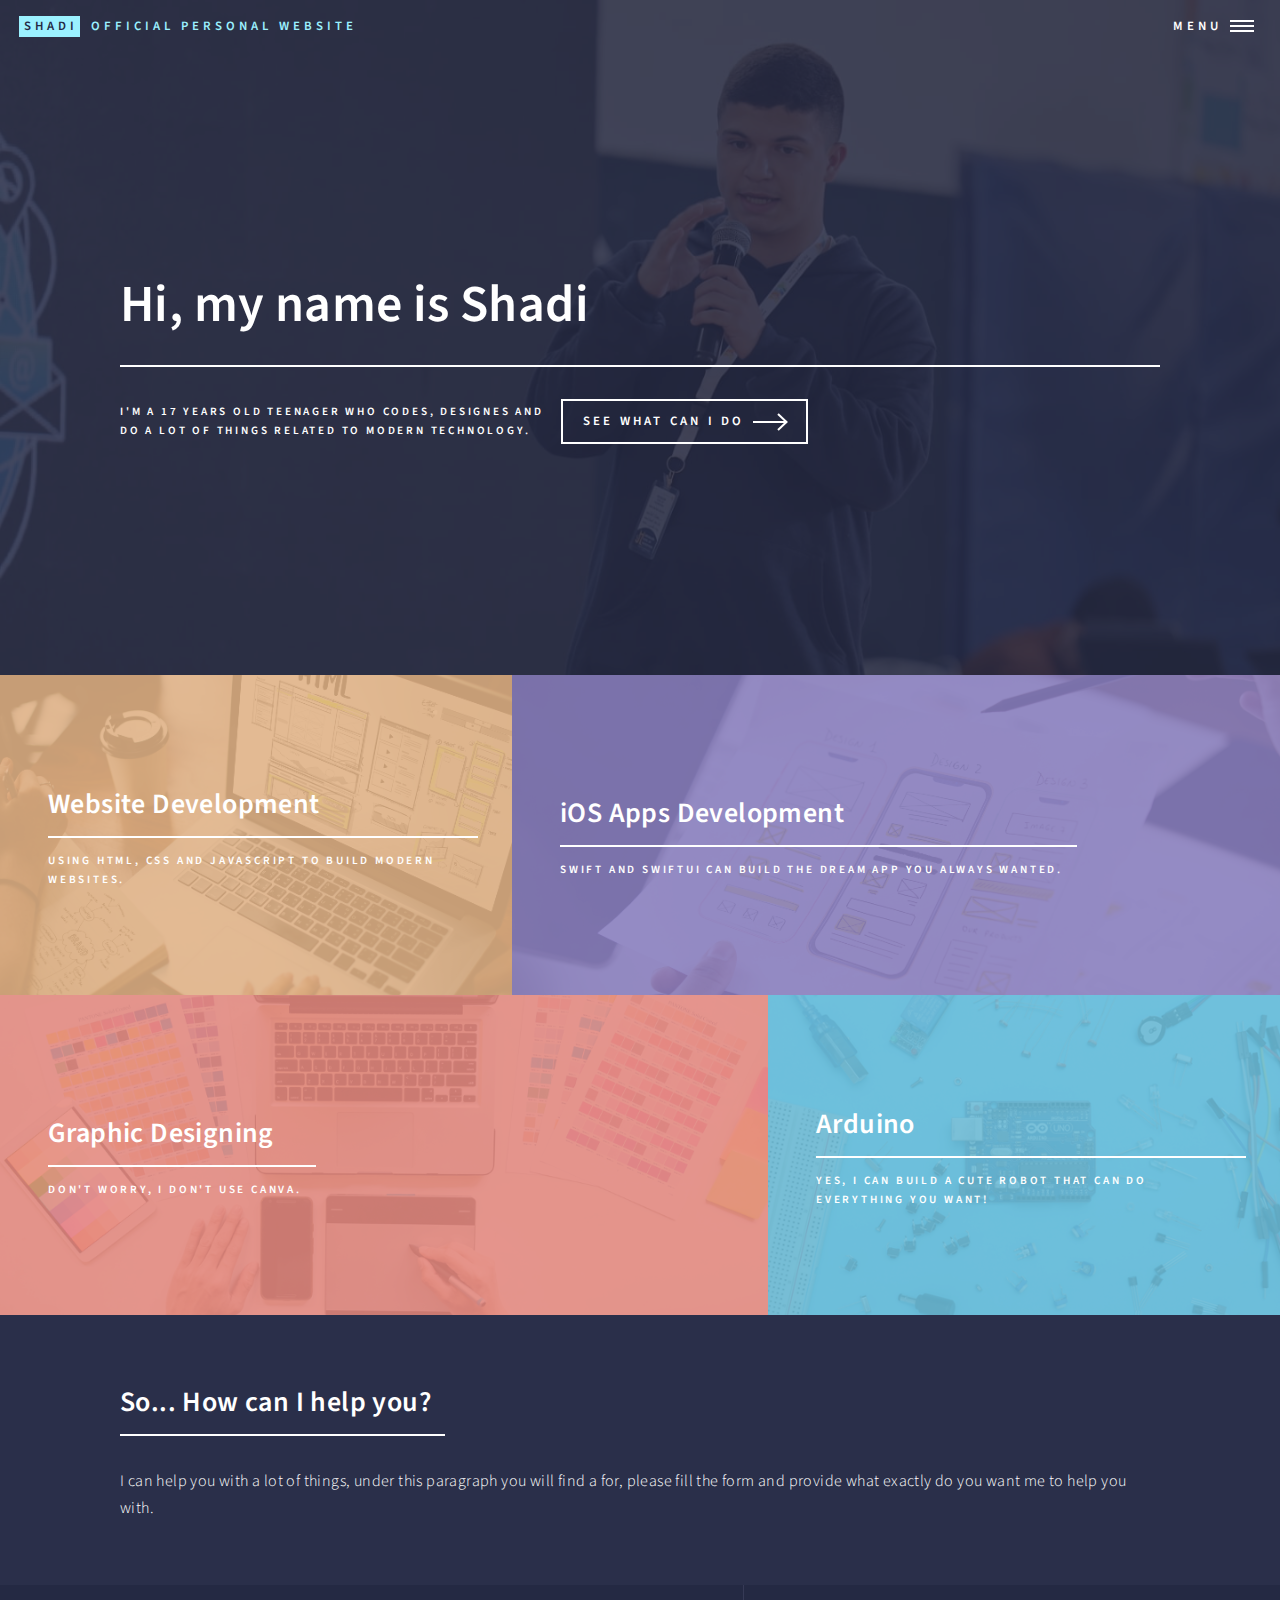
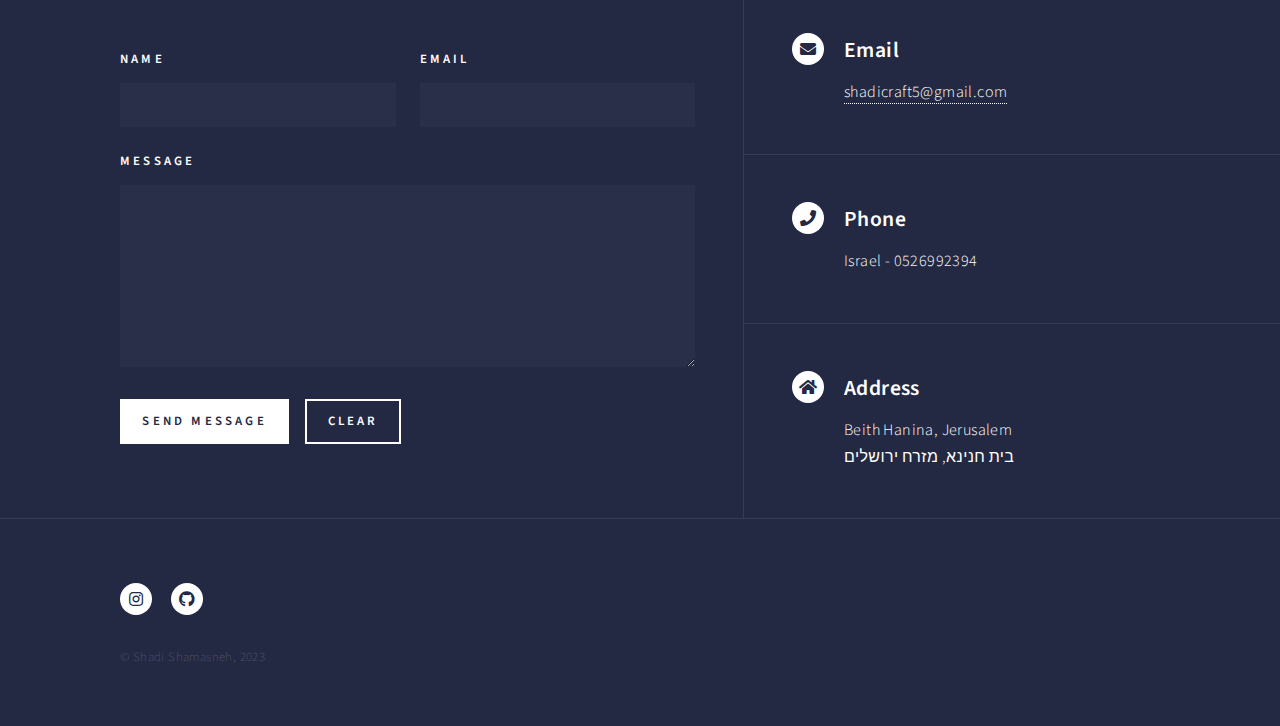
==== index.html @ d1946cec "Update index.html" ====
<!DOCTYPE HTML>
<html>
	<head>
		<title>Shadi - Official Website</title>
		<meta charset="utf-8" />
		<meta name="viewport" content="width=device-width, initial-scale=1, user-scalable=no" />
		<link rel="stylesheet" href="assets/css/main.css" />
		<noscript><link rel="stylesheet" href="assets/css/noscript.css" /></noscript>
	</head>
	<body class="is-preload">

		<!-- Wrapper -->
			<div id="wrapper">

				<!-- Header -->
					<header id="header" class="alt">
						<a href="index.html" class="logo"><strong>Shadi</strong> <span>Official Personal Website</span></a>
						<nav>
							<a href="#menu">Menu</a>
						</nav>
					</header>

				<!-- Menu -->
					<nav id="menu">
						<ul class="links">
							<li><a href="index.html">Home</a></li>
						</ul>
					</nav>

				<!-- Banner -->
					<section id="banner" class="major">
						<div class="inner">
							<header class="major">
								<h1>Hi, my name is Shadi</h1>
							</header>
							<div class="content">
								<p>I'm a 17 years old teenager who codes, designes and<br/>do a lot of things related to modern technology.</p>
								<ul class="actions">
									<li><a href="#one" class="button next scrolly">See what can I do</a></li>
								</ul>
							</div>
						</div>
					</section>

				<!-- Main -->
					<div id="main">

						<!-- One -->
							<section id="one" class="tiles">
								<article>
									<span class="image">
										<img src="images/pic01.jpg" alt="" />
									</span>
									<header class="major">
										<h3><a href="landing.html" class="link">Website Development</a></h3>
										<p>Using HTML, CSS and JavaScript to build modern websites.</p>
									</header>
								</article>
								<article>
									<span class="image">
										<img src="images/pic02.jpg" alt="" />
									</span>
									<header class="major">
										<h3><a href="landing.html" class="link">iOS Apps Development</a></h3>
										<p>Swift and SwiftUI can build the dream app you always wanted.</p>
									</header>
								</article>
								<article>
									<span class="image">
										<img src="images/pic03.jpg" alt="" />
									</span>
									<header class="major">
										<h3><a href="landing.html" class="link">Graphic Designing</a></h3>
										<p>Don't worry, I don't use Canva.</p>
									</header>
								</article>
								<article>
									<span class="image">
										<img src="images/pic04.jpg" alt="" />
									</span>
									<header class="major">
										<h3><a href="landing.html" class="link">Arduino</a></h3>
										<p>Yes, I can build a cute robot that can do everything you want!</p>
									</header>
								</article>
							</section>

						<!-- Two -->
							<section id="two">
								<div class="inner">
									<header class="major">
										<h2>So... How can I help you?</h2>
									</header>
									<p>I can help you with a lot of things, under this paragraph you will find a for, please fill the form and provide what exactly do you want me to help you with.</p>
								</div>
							</section>

					</div>

				<!-- Contact -->
					<section id="contact">
						<div class="inner">
							<section>
								<form method="post" action="#">
									<div class="fields">
										<div class="field half">
											<label for="name">Name</label>
											<input type="text" name="name" id="name" />
										</div>
										<div class="field half">
											<label for="email">Email</label>
											<input type="text" name="email" id="email" />
										</div>
										<div class="field">
											<label for="message">Message</label>
											<textarea name="message" id="message" rows="6"></textarea>
										</div>
									</div>
									<ul class="actions">
										<li><input type="submit" value="Send Message" class="primary" /></li>
										<li><input type="reset" value="Clear" /></li>
									</ul>
								</form>
							</section>
							<section class="split">
								<section>
									<div class="contact-method">
										<span class="icon solid alt fa-envelope"></span>
										<h3>Email</h3>
										<a href="mailto:shadicraft@gmail.com">shadicraft5@gmail.com</a>
									</div>
								</section>
								<section>
									<div class="contact-method">
										<span class="icon solid alt fa-phone"></span>
										<h3>Phone</h3>
										<span>Israel - 0526992394</span>
									</div>
								</section>
								<section>
									<div class="contact-method">
										<span class="icon solid alt fa-home"></span>
										<h3>Address</h3>
										<span>Beith Hanina, Jerusalem<br/>בית חנינא, מזרח ירושלים</span>
									</div>
								</section>
							</section>
						</div>
					</section>

				<!-- Footer -->
					<footer id="footer">
						<div class="inner">
							<ul class="icons">
								<li><a href="https://www.instagram.com/_realshadi/" class="icon brands alt fa-instagram"><span class="label">Instagram</span></a></li>
								<li><a href="https://github.com/realShadi" class="icon brands alt fa-github"><span class="label">GitHub</span></a></li>
							</ul>
							<ul class="copyright">
								<li>&copy; Shadi Shamasneh, 2023</li>
							</ul>
						</div>
					</footer>

			</div>

		<!-- Scripts -->
			<script src="assets/js/jquery.min.js"></script>
			<script src="assets/js/jquery.scrolly.min.js"></script>
			<script src="assets/js/jquery.scrollex.min.js"></script>
			<script src="assets/js/browser.min.js"></script>
			<script src="assets/js/breakpoints.min.js"></script>
			<script src="assets/js/util.js"></script>
			<script src="assets/js/main.js"></script>

	</body>
</html>
---- assets/css/main.css ----
@import url(fontawesome-all.min.css);
@import url("https://fonts.googleapis.com/css?family=Source+Sans+Pro:300,300italic,600,600italic");

/*
	Forty by HTML5 UP
	html5up.net | @ajlkn
	Free for personal and commercial use under the CCA 3.0 license (html5up.net/license)
*/

html, body, div, span, applet, object,
iframe, h1, h2, h3, h4, h5, h6, p, blockquote,
pre, a, abbr, acronym, address, big, cite,
code, del, dfn, em, img, ins, kbd, q, s, samp,
small, strike, strong, sub, sup, tt, var, b,
u, i, center, dl, dt, dd, ol, ul, li, fieldset,
form, label, legend, table, caption, tbody,
tfoot, thead, tr, th, td, article, aside,
canvas, details, embed, figure, figcaption,
footer, header, hgroup, menu, nav, output, ruby,
section, summary, time, mark, audio, video {
	margin: 0;
	padding: 0;
	border: 0;
	font-size: 100%;
	font: inherit;
	vertical-align: baseline;}

article, aside, details, figcaption, figure,
footer, header, hgroup, menu, nav, section {
	display: block;}

body {
	line-height: 1;
}

ol, ul {
	list-style: none;
}

blockquote, q {
	quotes: none;
}

	blockquote:before, blockquote:after, q:before, q:after {
		content: '';
		content: none;
	}

table {
	border-collapse: collapse;
	border-spacing: 0;
}

body {
	-webkit-text-size-adjust: none;
}

mark {
	background-color: transparent;
	color: inherit;
}

input::-moz-focus-inner {
	border: 0;
	padding: 0;
}

input, select, textarea {
	-moz-appearance: none;
	-webkit-appearance: none;
	-ms-appearance: none;
	appearance: none;
}

/* Basic */

	@-ms-viewport {
		width: device-width;
	}

	body {
		-ms-overflow-style: scrollbar;
	}

	@media screen and (max-width: 480px) {

		html, body {
			min-width: 320px;
		}

	}

	html {
		box-sizing: border-box;
	}

	*, *:before, *:after {
		box-sizing: inherit;
	}

	body {
		background: #242943;
	}

		body.is-preload *, body.is-preload *:before, body.is-preload *:after {
			-moz-animation: none !important;
			-webkit-animation: none !important;
			-ms-animation: none !important;
			animation: none !important;
			-moz-transition: none !important;
			-webkit-transition: none !important;
			-ms-transition: none !important;
			transition: none !important;
		}

/* Type */

	body, input, select, textarea {
		color: #ffffff;
		font-family: "Source Sans Pro", Helvetica, sans-serif;
		font-size: 17pt;
		font-weight: 300;
		letter-spacing: 0.025em;
		line-height: 1.65;
	}

		@media screen and (max-width: 1680px) {

			body, input, select, textarea {
				font-size: 14pt;
			}

		}

		@media screen and (max-width: 1280px) {

			body, input, select, textarea {
				font-size: 12pt;
			}

		}

		@media screen and (max-width: 360px) {

			body, input, select, textarea {
				font-size: 11pt;
			}

		}

	a {
		-moz-transition: color 0.2s ease-in-out, border-bottom-color 0.2s ease-in-out;
		-webkit-transition: color 0.2s ease-in-out, border-bottom-color 0.2s ease-in-out;
		-ms-transition: color 0.2s ease-in-out, border-bottom-color 0.2s ease-in-out;
		transition: color 0.2s ease-in-out, border-bottom-color 0.2s ease-in-out;
		border-bottom: dotted 1px;
		color: inherit;
		text-decoration: none;
	}

		a:hover {
			border-bottom-color: transparent;
			color: #9bf1ff !important;
		}

		a:active {
			color: #53e3fb !important;
		}

	strong, b {
		color: #ffffff;
		font-weight: 600;
	}

	em, i {
		font-style: italic;
	}

	p {
		margin: 0 0 2em 0;
	}

	h1, h2, h3, h4, h5, h6 {
		color: #ffffff;
		font-weight: 600;
		line-height: 1.65;
		margin: 0 0 1em 0;
	}

		h1 a, h2 a, h3 a, h4 a, h5 a, h6 a {
			color: inherit;
			border-bottom: 0;
		}

	h1 {
		font-size: 2.5em;
	}

	h2 {
		font-size: 1.75em;
	}

	h3 {
		font-size: 1.35em;
	}

	h4 {
		font-size: 1.1em;
	}

	h5 {
		font-size: 0.9em;
	}

	h6 {
		font-size: 0.7em;
	}

	@media screen and (max-width: 736px) {

		h1 {
			font-size: 2em;
		}

		h2 {
			font-size: 1.5em;
		}

		h3 {
			font-size: 1.25em;
		}

	}

	sub {
		font-size: 0.8em;
		position: relative;
		top: 0.5em;
	}

	sup {
		font-size: 0.8em;
		position: relative;
		top: -0.5em;
	}

	blockquote {
		border-left: solid 4px rgba(212, 212, 255, 0.1);
		font-style: italic;
		margin: 0 0 2em 0;
		padding: 0.5em 0 0.5em 2em;
	}

	code {
		background: rgba(212, 212, 255, 0.035);
		font-family: "Courier New", monospace;
		font-size: 0.9em;
		margin: 0 0.25em;
		padding: 0.25em 0.65em;
	}

	pre {
		-webkit-overflow-scrolling: touch;
		font-family: "Courier New", monospace;
		font-size: 0.9em;
		margin: 0 0 2em 0;
	}

		pre code {
			display: block;
			line-height: 1.75;
			padding: 1em 1.5em;
			overflow-x: auto;
		}

	hr {
		border: 0;
		border-bottom: solid 1px rgba(212, 212, 255, 0.1);
		margin: 2em 0;
	}

		hr.major {
			margin: 3em 0;
		}

	.align-left {
		text-align: left;
	}

	.align-center {
		text-align: center;
	}

	.align-right {
		text-align: right;
	}

/* Row */

	.row {
		display: flex;
		flex-wrap: wrap;
		box-sizing: border-box;
		align-items: stretch;
	}

		.row > * {
			box-sizing: border-box;
		}

		.row.gtr-uniform > * > :last-child {
			margin-bottom: 0;
		}

		.row.aln-left {
			justify-content: flex-start;
		}

		.row.aln-center {
			justify-content: center;
		}

		.row.aln-right {
			justify-content: flex-end;
		}

		.row.aln-top {
			align-items: flex-start;
		}

		.row.aln-middle {
			align-items: center;
		}

		.row.aln-bottom {
			align-items: flex-end;
		}

		.row > .imp {
			order: -1;
		}

		.row > .col-1 {
			width: 8.33333%;
		}

		.row > .off-1 {
			margin-left: 8.33333%;
		}

		.row > .col-2 {
			width: 16.66667%;
		}

		.row > .off-2 {
			margin-left: 16.66667%;
		}

		.row > .col-3 {
			width: 25%;
		}

		.row > .off-3 {
			margin-left: 25%;
		}

		.row > .col-4 {
			width: 33.33333%;
		}

		.row > .off-4 {
			margin-left: 33.33333%;
		}

		.row > .col-5 {
			width: 41.66667%;
		}

		.row > .off-5 {
			margin-left: 41.66667%;
		}

		.row > .col-6 {
			width: 50%;
		}

		.row > .off-6 {
			margin-left: 50%;
		}

		.row > .col-7 {
			width: 58.33333%;
		}

		.row > .off-7 {
			margin-left: 58.33333%;
		}

		.row > .col-8 {
			width: 66.66667%;
		}

		.row > .off-8 {
			margin-left: 66.66667%;
		}

		.row > .col-9 {
			width: 75%;
		}

		.row > .off-9 {
			margin-left: 75%;
		}

		.row > .col-10 {
			width: 83.33333%;
		}

		.row > .off-10 {
			margin-left: 83.33333%;
		}

		.row > .col-11 {
			width: 91.66667%;
		}

		.row > .off-11 {
			margin-left: 91.66667%;
		}

		.row > .col-12 {
			width: 100%;
		}

		.row > .off-12 {
			margin-left: 100%;
		}

		.row.gtr-0 {
			margin-top: 0;
			margin-left: 0em;
		}

			.row.gtr-0 > * {
				padding: 0 0 0 0em;
			}

			.row.gtr-0.gtr-uniform {
				margin-top: 0em;
			}

				.row.gtr-0.gtr-uniform > * {
					padding-top: 0em;
				}

		.row.gtr-25 {
			margin-top: 0;
			margin-left: -0.5em;
		}

			.row.gtr-25 > * {
				padding: 0 0 0 0.5em;
			}

			.row.gtr-25.gtr-uniform {
				margin-top: -0.5em;
			}

				.row.gtr-25.gtr-uniform > * {
					padding-top: 0.5em;
				}

		.row.gtr-50 {
			margin-top: 0;
			margin-left: -1em;
		}

			.row.gtr-50 > * {
				padding: 0 0 0 1em;
			}

			.row.gtr-50.gtr-uniform {
				margin-top: -1em;
			}

				.row.gtr-50.gtr-uniform > * {
					padding-top: 1em;
				}

		.row {
			margin-top: 0;
			margin-left: -2em;
		}

			.row > * {
				padding: 0 0 0 2em;
			}

			.row.gtr-uniform {
				margin-top: -2em;
			}

				.row.gtr-uniform > * {
					padding-top: 2em;
				}

		.row.gtr-150 {
			margin-top: 0;
			margin-left: -3em;
		}

			.row.gtr-150 > * {
				padding: 0 0 0 3em;
			}

			.row.gtr-150.gtr-uniform {
				margin-top: -3em;
			}

				.row.gtr-150.gtr-uniform > * {
					padding-top: 3em;
				}

		.row.gtr-200 {
			margin-top: 0;
			margin-left: -4em;
		}

			.row.gtr-200 > * {
				padding: 0 0 0 4em;
			}

			.row.gtr-200.gtr-uniform {
				margin-top: -4em;
			}

				.row.gtr-200.gtr-uniform > * {
					padding-top: 4em;
				}

		@media screen and (max-width: 1680px) {

			.row {
				display: flex;
				flex-wrap: wrap;
				box-sizing: border-box;
				align-items: stretch;
			}

				.row > * {
					box-sizing: border-box;
				}

				.row.gtr-uniform > * > :last-child {
					margin-bottom: 0;
				}

				.row.aln-left {
					justify-content: flex-start;
				}

				.row.aln-center {
					justify-content: center;
				}

				.row.aln-right {
					justify-content: flex-end;
				}

				.row.aln-top {
					align-items: flex-start;
				}

				.row.aln-middle {
					align-items: center;
				}

				.row.aln-bottom {
					align-items: flex-end;
				}

				.row > .imp-xlarge {
					order: -1;
				}

				.row > .col-1-xlarge {
					width: 8.33333%;
				}

				.row > .off-1-xlarge {
					margin-left: 8.33333%;
				}

				.row > .col-2-xlarge {
					width: 16.66667%;
				}

				.row > .off-2-xlarge {
					margin-left: 16.66667%;
				}

				.row > .col-3-xlarge {
					width: 25%;
				}

				.row > .off-3-xlarge {
					margin-left: 25%;
				}

				.row > .col-4-xlarge {
					width: 33.33333%;
				}

				.row > .off-4-xlarge {
					margin-left: 33.33333%;
				}

				.row > .col-5-xlarge {
					width: 41.66667%;
				}

				.row > .off-5-xlarge {
					margin-left: 41.66667%;
				}

				.row > .col-6-xlarge {
					width: 50%;
				}

				.row > .off-6-xlarge {
					margin-left: 50%;
				}

				.row > .col-7-xlarge {
					width: 58.33333%;
				}

				.row > .off-7-xlarge {
					margin-left: 58.33333%;
				}

				.row > .col-8-xlarge {
					width: 66.66667%;
				}

				.row > .off-8-xlarge {
					margin-left: 66.66667%;
				}

				.row > .col-9-xlarge {
					width: 75%;
				}

				.row > .off-9-xlarge {
					margin-left: 75%;
				}

				.row > .col-10-xlarge {
					width: 83.33333%;
				}

				.row > .off-10-xlarge {
					margin-left: 83.33333%;
				}

				.row > .col-11-xlarge {
					width: 91.66667%;
				}

				.row > .off-11-xlarge {
					margin-left: 91.66667%;
				}

				.row > .col-12-xlarge {
					width: 100%;
				}

				.row > .off-12-xlarge {
					margin-left: 100%;
				}

				.row.gtr-0 {
					margin-top: 0;
					margin-left: 0em;
				}

					.row.gtr-0 > * {
						padding: 0 0 0 0em;
					}

					.row.gtr-0.gtr-uniform {
						margin-top: 0em;
					}

						.row.gtr-0.gtr-uniform > * {
							padding-top: 0em;
						}

				.row.gtr-25 {
					margin-top: 0;
					margin-left: -0.5em;
				}

					.row.gtr-25 > * {
						padding: 0 0 0 0.5em;
					}

					.row.gtr-25.gtr-uniform {
						margin-top: -0.5em;
					}

						.row.gtr-25.gtr-uniform > * {
							padding-top: 0.5em;
						}

				.row.gtr-50 {
					margin-top: 0;
					margin-left: -1em;
				}

					.row.gtr-50 > * {
						padding: 0 0 0 1em;
					}

					.row.gtr-50.gtr-uniform {
						margin-top: -1em;
					}

						.row.gtr-50.gtr-uniform > * {
							padding-top: 1em;
						}

				.row {
					margin-top: 0;
					margin-left: -2em;
				}

					.row > * {
						padding: 0 0 0 2em;
					}

					.row.gtr-uniform {
						margin-top: -2em;
					}

						.row.gtr-uniform > * {
							padding-top: 2em;
						}

				.row.gtr-150 {
					margin-top: 0;
					margin-left: -3em;
				}

					.row.gtr-150 > * {
						padding: 0 0 0 3em;
					}

					.row.gtr-150.gtr-uniform {
						margin-top: -3em;
					}

						.row.gtr-150.gtr-uniform > * {
							padding-top: 3em;
						}

				.row.gtr-200 {
					margin-top: 0;
					margin-left: -4em;
				}

					.row.gtr-200 > * {
						padding: 0 0 0 4em;
					}

					.row.gtr-200.gtr-uniform {
						margin-top: -4em;
					}

						.row.gtr-200.gtr-uniform > * {
							padding-top: 4em;
						}

		}

		@media screen and (max-width: 1280px) {

			.row {
				display: flex;
				flex-wrap: wrap;
				box-sizing: border-box;
				align-items: stretch;
			}

				.row > * {
					box-sizing: border-box;
				}

				.row.gtr-uniform > * > :last-child {
					margin-bottom: 0;
				}

				.row.aln-left {
					justify-content: flex-start;
				}

				.row.aln-center {
					justify-content: center;
				}

				.row.aln-right {
					justify-content: flex-end;
				}

				.row.aln-top {
					align-items: flex-start;
				}

				.row.aln-middle {
					align-items: center;
				}

				.row.aln-bottom {
					align-items: flex-end;
				}

				.row > .imp-large {
					order: -1;
				}

				.row > .col-1-large {
					width: 8.33333%;
				}

				.row > .off-1-large {
					margin-left: 8.33333%;
				}

				.row > .col-2-large {
					width: 16.66667%;
				}

				.row > .off-2-large {
					margin-left: 16.66667%;
				}

				.row > .col-3-large {
					width: 25%;
				}

				.row > .off-3-large {
					margin-left: 25%;
				}

				.row > .col-4-large {
					width: 33.33333%;
				}

				.row > .off-4-large {
					margin-left: 33.33333%;
				}

				.row > .col-5-large {
					width: 41.66667%;
				}

				.row > .off-5-large {
					margin-left: 41.66667%;
				}

				.row > .col-6-large {
					width: 50%;
				}

				.row > .off-6-large {
					margin-left: 50%;
				}

				.row > .col-7-large {
					width: 58.33333%;
				}

				.row > .off-7-large {
					margin-left: 58.33333%;
				}

				.row > .col-8-large {
					width: 66.66667%;
				}

				.row > .off-8-large {
					margin-left: 66.66667%;
				}

				.row > .col-9-large {
					width: 75%;
				}

				.row > .off-9-large {
					margin-left: 75%;
				}

				.row > .col-10-large {
					width: 83.33333%;
				}

				.row > .off-10-large {
					margin-left: 83.33333%;
				}

				.row > .col-11-large {
					width: 91.66667%;
				}

				.row > .off-11-large {
					margin-left: 91.66667%;
				}

				.row > .col-12-large {
					width: 100%;
				}

				.row > .off-12-large {
					margin-left: 100%;
				}

				.row.gtr-0 {
					margin-top: 0;
					margin-left: 0em;
				}

					.row.gtr-0 > * {
						padding: 0 0 0 0em;
					}

					.row.gtr-0.gtr-uniform {
						margin-top: 0em;
					}

						.row.gtr-0.gtr-uniform > * {
							padding-top: 0em;
						}

				.row.gtr-25 {
					margin-top: 0;
					margin-left: -0.375em;
				}

					.row.gtr-25 > * {
						padding: 0 0 0 0.375em;
					}

					.row.gtr-25.gtr-uniform {
						margin-top: -0.375em;
					}

						.row.gtr-25.gtr-uniform > * {
							padding-top: 0.375em;
						}

				.row.gtr-50 {
					margin-top: 0;
					margin-left: -0.75em;
				}

					.row.gtr-50 > * {
						padding: 0 0 0 0.75em;
					}

					.row.gtr-50.gtr-uniform {
						margin-top: -0.75em;
					}

						.row.gtr-50.gtr-uniform > * {
							padding-top: 0.75em;
						}

				.row {
					margin-top: 0;
					margin-left: -1.5em;
				}

					.row > * {
						padding: 0 0 0 1.5em;
					}

					.row.gtr-uniform {
						margin-top: -1.5em;
					}

						.row.gtr-uniform > * {
							padding-top: 1.5em;
						}

				.row.gtr-150 {
					margin-top: 0;
					margin-left: -2.25em;
				}

					.row.gtr-150 > * {
						padding: 0 0 0 2.25em;
					}

					.row.gtr-150.gtr-uniform {
						margin-top: -2.25em;
					}

						.row.gtr-150.gtr-uniform > * {
							padding-top: 2.25em;
						}

				.row.gtr-200 {
					margin-top: 0;
					margin-left: -3em;
				}

					.row.gtr-200 > * {
						padding: 0 0 0 3em;
					}

					.row.gtr-200.gtr-uniform {
						margin-top: -3em;
					}

						.row.gtr-200.gtr-uniform > * {
							padding-top: 3em;
						}

		}

		@media screen and (max-width: 980px) {

			.row {
				display: flex;
				flex-wrap: wrap;
				box-sizing: border-box;
				align-items: stretch;
			}

				.row > * {
					box-sizing: border-box;
				}

				.row.gtr-uniform > * > :last-child {
					margin-bottom: 0;
				}

				.row.aln-left {
					justify-content: flex-start;
				}

				.row.aln-center {
					justify-content: center;
				}

				.row.aln-right {
					justify-content: flex-end;
				}

				.row.aln-top {
					align-items: flex-start;
				}

				.row.aln-middle {
					align-items: center;
				}

				.row.aln-bottom {
					align-items: flex-end;
				}

				.row > .imp-medium {
					order: -1;
				}

				.row > .col-1-medium {
					width: 8.33333%;
				}

				.row > .off-1-medium {
					margin-left: 8.33333%;
				}

				.row > .col-2-medium {
					width: 16.66667%;
				}

				.row > .off-2-medium {
					margin-left: 16.66667%;
				}

				.row > .col-3-medium {
					width: 25%;
				}

				.row > .off-3-medium {
					margin-left: 25%;
				}

				.row > .col-4-medium {
					width: 33.33333%;
				}

				.row > .off-4-medium {
					margin-left: 33.33333%;
				}

				.row > .col-5-medium {
					width: 41.66667%;
				}

				.row > .off-5-medium {
					margin-left: 41.66667%;
				}

				.row > .col-6-medium {
					width: 50%;
				}

				.row > .off-6-medium {
					margin-left: 50%;
				}

				.row > .col-7-medium {
					width: 58.33333%;
				}

				.row > .off-7-medium {
					margin-left: 58.33333%;
				}

				.row > .col-8-medium {
					width: 66.66667%;
				}

				.row > .off-8-medium {
					margin-left: 66.66667%;
				}

				.row > .col-9-medium {
					width: 75%;
				}

				.row > .off-9-medium {
					margin-left: 75%;
				}

				.row > .col-10-medium {
					width: 83.33333%;
				}

				.row > .off-10-medium {
					margin-left: 83.33333%;
				}

				.row > .col-11-medium {
					width: 91.66667%;
				}

				.row > .off-11-medium {
					margin-left: 91.66667%;
				}

				.row > .col-12-medium {
					width: 100%;
				}

				.row > .off-12-medium {
					margin-left: 100%;
				}

				.row.gtr-0 {
					margin-top: 0;
					margin-left: 0em;
				}

					.row.gtr-0 > * {
						padding: 0 0 0 0em;
					}

					.row.gtr-0.gtr-uniform {
						margin-top: 0em;
					}

						.row.gtr-0.gtr-uniform > * {
							padding-top: 0em;
						}

				.row.gtr-25 {
					margin-top: 0;
					margin-left: -0.375em;
				}

					.row.gtr-25 > * {
						padding: 0 0 0 0.375em;
					}

					.row.gtr-25.gtr-uniform {
						margin-top: -0.375em;
					}

						.row.gtr-25.gtr-uniform > * {
							padding-top: 0.375em;
						}

				.row.gtr-50 {
					margin-top: 0;
					margin-left: -0.75em;
				}

					.row.gtr-50 > * {
						padding: 0 0 0 0.75em;
					}

					.row.gtr-50.gtr-uniform {
						margin-top: -0.75em;
					}

						.row.gtr-50.gtr-uniform > * {
							padding-top: 0.75em;
						}

				.row {
					margin-top: 0;
					margin-left: -1.5em;
				}

					.row > * {
						padding: 0 0 0 1.5em;
					}

					.row.gtr-uniform {
						margin-top: -1.5em;
					}

						.row.gtr-uniform > * {
							padding-top: 1.5em;
						}

				.row.gtr-150 {
					margin-top: 0;
					margin-left: -2.25em;
				}

					.row.gtr-150 > * {
						padding: 0 0 0 2.25em;
					}

					.row.gtr-150.gtr-uniform {
						margin-top: -2.25em;
					}

						.row.gtr-150.gtr-uniform > * {
							padding-top: 2.25em;
						}

				.row.gtr-200 {
					margin-top: 0;
					margin-left: -3em;
				}

					.row.gtr-200 > * {
						padding: 0 0 0 3em;
					}

					.row.gtr-200.gtr-uniform {
						margin-top: -3em;
					}

						.row.gtr-200.gtr-uniform > * {
							padding-top: 3em;
						}

		}

		@media screen and (max-width: 736px) {

			.row {
				display: flex;
				flex-wrap: wrap;
				box-sizing: border-box;
				align-items: stretch;
			}

				.row > * {
					box-sizing: border-box;
				}

				.row.gtr-uniform > * > :last-child {
					margin-bottom: 0;
				}

				.row.aln-left {
					justify-content: flex-start;
				}

				.row.aln-center {
					justify-content: center;
				}

				.row.aln-right {
					justify-content: flex-end;
				}

				.row.aln-top {
					align-items: flex-start;
				}

				.row.aln-middle {
					align-items: center;
				}

				.row.aln-bottom {
					align-items: flex-end;
				}

				.row > .imp-small {
					order: -1;
				}

				.row > .col-1-small {
					width: 8.33333%;
				}

				.row > .off-1-small {
					margin-left: 8.33333%;
				}

				.row > .col-2-small {
					width: 16.66667%;
				}

				.row > .off-2-small {
					margin-left: 16.66667%;
				}

				.row > .col-3-small {
					width: 25%;
				}

				.row > .off-3-small {
					margin-left: 25%;
				}

				.row > .col-4-small {
					width: 33.33333%;
				}

				.row > .off-4-small {
					margin-left: 33.33333%;
				}

				.row > .col-5-small {
					width: 41.66667%;
				}

				.row > .off-5-small {
					margin-left: 41.66667%;
				}

				.row > .col-6-small {
					width: 50%;
				}

				.row > .off-6-small {
					margin-left: 50%;
				}

				.row > .col-7-small {
					width: 58.33333%;
				}

				.row > .off-7-small {
					margin-left: 58.33333%;
				}

				.row > .col-8-small {
					width: 66.66667%;
				}

				.row > .off-8-small {
					margin-left: 66.66667%;
				}

				.row > .col-9-small {
					width: 75%;
				}

				.row > .off-9-small {
					margin-left: 75%;
				}

				.row > .col-10-small {
					width: 83.33333%;
				}

				.row > .off-10-small {
					margin-left: 83.33333%;
				}

				.row > .col-11-small {
					width: 91.66667%;
				}

				.row > .off-11-small {
					margin-left: 91.66667%;
				}

				.row > .col-12-small {
					width: 100%;
				}

				.row > .off-12-small {
					margin-left: 100%;
				}

				.row.gtr-0 {
					margin-top: 0;
					margin-left: 0em;
				}

					.row.gtr-0 > * {
						padding: 0 0 0 0em;
					}

					.row.gtr-0.gtr-uniform {
						margin-top: 0em;
					}

						.row.gtr-0.gtr-uniform > * {
							padding-top: 0em;
						}

				.row.gtr-25 {
					margin-top: 0;
					margin-left: -0.3125em;
				}

					.row.gtr-25 > * {
						padding: 0 0 0 0.3125em;
					}

					.row.gtr-25.gtr-uniform {
						margin-top: -0.3125em;
					}

						.row.gtr-25.gtr-uniform > * {
							padding-top: 0.3125em;
						}

				.row.gtr-50 {
					margin-top: 0;
					margin-left: -0.625em;
				}

					.row.gtr-50 > * {
						padding: 0 0 0 0.625em;
					}

					.row.gtr-50.gtr-uniform {
						margin-top: -0.625em;
					}

						.row.gtr-50.gtr-uniform > * {
							padding-top: 0.625em;
						}

				.row {
					margin-top: 0;
					margin-left: -1.25em;
				}

					.row > * {
						padding: 0 0 0 1.25em;
					}

					.row.gtr-uniform {
						margin-top: -1.25em;
					}

						.row.gtr-uniform > * {
							padding-top: 1.25em;
						}

				.row.gtr-150 {
					margin-top: 0;
					margin-left: -1.875em;
				}

					.row.gtr-150 > * {
						padding: 0 0 0 1.875em;
					}

					.row.gtr-150.gtr-uniform {
						margin-top: -1.875em;
					}

						.row.gtr-150.gtr-uniform > * {
							padding-top: 1.875em;
						}

				.row.gtr-200 {
					margin-top: 0;
					margin-left: -2.5em;
				}

					.row.gtr-200 > * {
						padding: 0 0 0 2.5em;
					}

					.row.gtr-200.gtr-uniform {
						margin-top: -2.5em;
					}

						.row.gtr-200.gtr-uniform > * {
							padding-top: 2.5em;
						}

		}

		@media screen and (max-width: 480px) {

			.row {
				display: flex;
				flex-wrap: wrap;
				box-sizing: border-box;
				align-items: stretch;
			}

				.row > * {
					box-sizing: border-box;
				}

				.row.gtr-uniform > * > :last-child {
					margin-bottom: 0;
				}

				.row.aln-left {
					justify-content: flex-start;
				}

				.row.aln-center {
					justify-content: center;
				}

				.row.aln-right {
					justify-content: flex-end;
				}

				.row.aln-top {
					align-items: flex-start;
				}

				.row.aln-middle {
					align-items: center;
				}

				.row.aln-bottom {
					align-items: flex-end;
				}

				.row > .imp-xsmall {
					order: -1;
				}

				.row > .col-1-xsmall {
					width: 8.33333%;
				}

				.row > .off-1-xsmall {
					margin-left: 8.33333%;
				}

				.row > .col-2-xsmall {
					width: 16.66667%;
				}

				.row > .off-2-xsmall {
					margin-left: 16.66667%;
				}

				.row > .col-3-xsmall {
					width: 25%;
				}

				.row > .off-3-xsmall {
					margin-left: 25%;
				}

				.row > .col-4-xsmall {
					width: 33.33333%;
				}

				.row > .off-4-xsmall {
					margin-left: 33.33333%;
				}

				.row > .col-5-xsmall {
					width: 41.66667%;
				}

				.row > .off-5-xsmall {
					margin-left: 41.66667%;
				}

				.row > .col-6-xsmall {
					width: 50%;
				}

				.row > .off-6-xsmall {
					margin-left: 50%;
				}

				.row > .col-7-xsmall {
					width: 58.33333%;
				}

				.row > .off-7-xsmall {
					margin-left: 58.33333%;
				}

				.row > .col-8-xsmall {
					width: 66.66667%;
				}

				.row > .off-8-xsmall {
					margin-left: 66.66667%;
				}

				.row > .col-9-xsmall {
					width: 75%;
				}

				.row > .off-9-xsmall {
					margin-left: 75%;
				}

				.row > .col-10-xsmall {
					width: 83.33333%;
				}

				.row > .off-10-xsmall {
					margin-left: 83.33333%;
				}

				.row > .col-11-xsmall {
					width: 91.66667%;
				}

				.row > .off-11-xsmall {
					margin-left: 91.66667%;
				}

				.row > .col-12-xsmall {
					width: 100%;
				}

				.row > .off-12-xsmall {
					margin-left: 100%;
				}

				.row.gtr-0 {
					margin-top: 0;
					margin-left: 0em;
				}

					.row.gtr-0 > * {
						padding: 0 0 0 0em;
					}

					.row.gtr-0.gtr-uniform {
						margin-top: 0em;
					}

						.row.gtr-0.gtr-uniform > * {
							padding-top: 0em;
						}

				.row.gtr-25 {
					margin-top: 0;
					margin-left: -0.3125em;
				}

					.row.gtr-25 > * {
						padding: 0 0 0 0.3125em;
					}

					.row.gtr-25.gtr-uniform {
						margin-top: -0.3125em;
					}

						.row.gtr-25.gtr-uniform > * {
							padding-top: 0.3125em;
						}

				.row.gtr-50 {
					margin-top: 0;
					margin-left: -0.625em;
				}

					.row.gtr-50 > * {
						padding: 0 0 0 0.625em;
					}

					.row.gtr-50.gtr-uniform {
						margin-top: -0.625em;
					}

						.row.gtr-50.gtr-uniform > * {
							padding-top: 0.625em;
						}

				.row {
					margin-top: 0;
					margin-left: -1.25em;
				}

					.row > * {
						padding: 0 0 0 1.25em;
					}

					.row.gtr-uniform {
						margin-top: -1.25em;
					}

						.row.gtr-uniform > * {
							padding-top: 1.25em;
						}

				.row.gtr-150 {
					margin-top: 0;
					margin-left: -1.875em;
				}

					.row.gtr-150 > * {
						padding: 0 0 0 1.875em;
					}

					.row.gtr-150.gtr-uniform {
						margin-top: -1.875em;
					}

						.row.gtr-150.gtr-uniform > * {
							padding-top: 1.875em;
						}

				.row.gtr-200 {
					margin-top: 0;
					margin-left: -2.5em;
				}

					.row.gtr-200 > * {
						padding: 0 0 0 2.5em;
					}

					.row.gtr-200.gtr-uniform {
						margin-top: -2.5em;
					}

						.row.gtr-200.gtr-uniform > * {
							padding-top: 2.5em;
						}

		}

/* Section/Article */

	section.special, article.special {
		text-align: center;
	}

	header.major {
		width: -moz-max-content;
		width: -webkit-max-content;
		width: -ms-max-content;
		width: max-content;
		margin-bottom: 2em;
	}

		header.major > :first-child {
			margin-bottom: 0;
			width: calc(100% + 0.5em);
		}

			header.major > :first-child:after {
				content: '';
				background-color: #ffffff;
				display: block;
				height: 2px;
				margin: 0.325em 0 0.5em 0;
				width: 100%;
			}

		header.major > p {
			font-size: 0.7em;
			font-weight: 600;
			letter-spacing: 0.25em;
			margin-bottom: 0;
			text-transform: uppercase;
		}

		body.is-ie header.major > :first-child:after {
			max-width: 9em;
		}

		body.is-ie header.major > h1:after {
			max-width: 100% !important;
		}

	@media screen and (max-width: 736px) {

		header.major > p br {
			display: none;
		}

	}

/* Form */

	form {
		margin: 0 0 2em 0;
	}

		form > :last-child {
			margin-bottom: 0;
		}

		form > .fields {
			display: -moz-flex;
			display: -webkit-flex;
			display: -ms-flex;
			display: flex;
			-moz-flex-wrap: wrap;
			-webkit-flex-wrap: wrap;
			-ms-flex-wrap: wrap;
			flex-wrap: wrap;
			width: calc(100% + 3em);
			margin: -1.5em 0 2em -1.5em;
		}

			form > .fields > .field {
				-moz-flex-grow: 0;
				-webkit-flex-grow: 0;
				-ms-flex-grow: 0;
				flex-grow: 0;
				-moz-flex-shrink: 0;
				-webkit-flex-shrink: 0;
				-ms-flex-shrink: 0;
				flex-shrink: 0;
				padding: 1.5em 0 0 1.5em;
				width: calc(100% - 1.5em);
			}

				form > .fields > .field.half {
					width: calc(50% - 0.75em);
				}

				form > .fields > .field.third {
					width: calc(100%/3 - 0.5em);
				}

				form > .fields > .field.quarter {
					width: calc(25% - 0.375em);
				}

		@media screen and (max-width: 480px) {

			form > .fields {
				width: calc(100% + 3em);
				margin: -1.5em 0 2em -1.5em;
			}

				form > .fields > .field {
					padding: 1.5em 0 0 1.5em;
					width: calc(100% - 1.5em);
				}

					form > .fields > .field.half {
						width: calc(100% - 1.5em);
					}

					form > .fields > .field.third {
						width: calc(100% - 1.5em);
					}

					form > .fields > .field.quarter {
						width: calc(100% - 1.5em);
					}

		}

	label {
		color: #ffffff;
		display: block;
		font-size: 0.8em;
		font-weight: 600;
		letter-spacing: 0.25em;
		margin: 0 0 1em 0;
		text-transform: uppercase;
	}

	input[type="text"],
	input[type="password"],
	input[type="email"],
	input[type="tel"],
	input[type="search"],
	input[type="url"],
	select,
	textarea {
		-moz-appearance: none;
		-webkit-appearance: none;
		-ms-appearance: none;
		appearance: none;
		background: rgba(212, 212, 255, 0.035);
		border: none;
		border-radius: 0;
		color: inherit;
		display: block;
		outline: 0;
		padding: 0 1em;
		text-decoration: none;
		width: 100%;
	}

		input[type="text"]:invalid,
		input[type="password"]:invalid,
		input[type="email"]:invalid,
		input[type="tel"]:invalid,
		input[type="search"]:invalid,
		input[type="url"]:invalid,
		select:invalid,
		textarea:invalid {
			box-shadow: none;
		}

		input[type="text"]:focus,
		input[type="password"]:focus,
		input[type="email"]:focus,
		input[type="tel"]:focus,
		input[type="search"]:focus,
		input[type="url"]:focus,
		select:focus,
		textarea:focus {
			border-color: #9bf1ff;
			box-shadow: 0 0 0 2px #9bf1ff;
		}

	select {
		background-image: url("data:image/svg+xml;charset=utf8,%3Csvg xmlns='http://www.w3.org/2000/svg' width='40' height='40' preserveAspectRatio='none' viewBox='0 0 40 40'%3E%3Cpath d='M9.4,12.3l10.4,10.4l10.4-10.4c0.2-0.2,0.5-0.4,0.9-0.4c0.3,0,0.6,0.1,0.9,0.4l3.3,3.3c0.2,0.2,0.4,0.5,0.4,0.9 c0,0.4-0.1,0.6-0.4,0.9L20.7,31.9c-0.2,0.2-0.5,0.4-0.9,0.4c-0.3,0-0.6-0.1-0.9-0.4L4.3,17.3c-0.2-0.2-0.4-0.5-0.4-0.9 c0-0.4,0.1-0.6,0.4-0.9l3.3-3.3c0.2-0.2,0.5-0.4,0.9-0.4S9.1,12.1,9.4,12.3z' fill='rgba(212, 212, 255, 0.1)' /%3E%3C/svg%3E");
		background-size: 1.25rem;
		background-repeat: no-repeat;
		background-position: calc(100% - 1rem) center;
		height: 2.75em;
		padding-right: 2.75em;
		text-overflow: ellipsis;
	}

		select option {
			color: #ffffff;
			background: #242943;
		}

		select:focus::-ms-value {
			background-color: transparent;
		}

		select::-ms-expand {
			display: none;
		}

	input[type="text"],
	input[type="password"],
	input[type="email"],
	input[type="tel"],
	input[type="search"],
	input[type="url"],
	select {
		height: 2.75em;
	}

	textarea {
		padding: 0.75em 1em;
	}

	input[type="checkbox"],
	input[type="radio"] {
		-moz-appearance: none;
		-webkit-appearance: none;
		-ms-appearance: none;
		appearance: none;
		display: block;
		float: left;
		margin-right: -2em;
		opacity: 0;
		width: 1em;
		z-index: -1;
	}

		input[type="checkbox"] + label,
		input[type="radio"] + label {
			text-decoration: none;
			color: #ffffff;
			cursor: pointer;
			display: inline-block;
			font-weight: 300;
			padding-left: 2.65em;
			padding-right: 0.75em;
			position: relative;
		}

			input[type="checkbox"] + label:before,
			input[type="radio"] + label:before {
				-moz-osx-font-smoothing: grayscale;
				-webkit-font-smoothing: antialiased;
				display: inline-block;
				font-style: normal;
				font-variant: normal;
				text-rendering: auto;
				line-height: 1;
				text-transform: none !important;
				font-family: 'Font Awesome 5 Free';
				font-weight: 900;
			}

			input[type="checkbox"] + label:before,
			input[type="radio"] + label:before {
				background: rgba(212, 212, 255, 0.035);
				content: '';
				display: inline-block;
				font-size: 0.8em;
				height: 2.0625em;
				left: 0;
				letter-spacing: 0;
				line-height: 2.0625em;
				position: absolute;
				text-align: center;
				top: 0;
				width: 2.0625em;
			}

		input[type="checkbox"]:checked + label:before,
		input[type="radio"]:checked + label:before {
			background: #ffffff;
			border-color: #9bf1ff;
			content: '\f00c';
			color: #242943;
		}

		input[type="checkbox"]:focus + label:before,
		input[type="radio"]:focus + label:before {
			box-shadow: 0 0 0 2px #9bf1ff;
		}

	input[type="radio"] + label:before {
		border-radius: 100%;
	}

	::-webkit-input-placeholder {
		color: rgba(244, 244, 255, 0.2) !important;
		opacity: 1.0;
	}

	:-moz-placeholder {
		color: rgba(244, 244, 255, 0.2) !important;
		opacity: 1.0;
	}

	::-moz-placeholder {
		color: rgba(244, 244, 255, 0.2) !important;
		opacity: 1.0;
	}

	:-ms-input-placeholder {
		color: rgba(244, 244, 255, 0.2) !important;
		opacity: 1.0;
	}

/* Box */

	.box {
		border: solid 1px rgba(212, 212, 255, 0.1);
		margin-bottom: 2em;
		padding: 1.5em;
	}

		.box > :last-child,
		.box > :last-child > :last-child,
		.box > :last-child > :last-child > :last-child {
			margin-bottom: 0;
		}

		.box.alt {
			border: 0;
			border-radius: 0;
			padding: 0;
		}

/* Icon */

	.icon {
		text-decoration: none;
		border-bottom: none;
		position: relative;
	}

		.icon:before {
			-moz-osx-font-smoothing: grayscale;
			-webkit-font-smoothing: antialiased;
			display: inline-block;
			font-style: normal;
			font-variant: normal;
			text-rendering: auto;
			line-height: 1;
			text-transform: none !important;
			font-family: 'Font Awesome 5 Free';
			font-weight: 400;
		}

		.icon > .label {
			display: none;
		}

		.icon:before {
			line-height: inherit;
		}

		.icon.solid:before {
			font-weight: 900;
		}

		.icon.brands:before {
			font-family: 'Font Awesome 5 Brands';
		}

		.icon.alt:before {
			background-color: #ffffff;
			border-radius: 100%;
			color: #242943;
			display: inline-block;
			height: 2em;
			line-height: 2em;
			text-align: center;
			width: 2em;
		}

	a.icon.alt:before {
		-moz-transition: background-color 0.2s ease-in-out;
		-webkit-transition: background-color 0.2s ease-in-out;
		-ms-transition: background-color 0.2s ease-in-out;
		transition: background-color 0.2s ease-in-out;
	}

	a.icon.alt:hover:before {
		background-color: #6fc3df;
	}

	a.icon.alt:active:before {
		background-color: #37a6cb;
	}

/* Image */

	.image {
		border: 0;
		display: inline-block;
		position: relative;
	}

		.image img {
			display: block;
		}

		.image.left, .image.right {
			max-width: 30%;
		}

			.image.left img, .image.right img {
				width: 100%;
			}

		.image.left {
			float: left;
			margin: 0 1.5em 1.25em 0;
			top: 0.25em;
		}

		.image.right {
			float: right;
			margin: 0 0 1.25em 1.5em;
			top: 0.25em;
		}

		.image.fit {
			display: block;
			margin: 0 0 2em 0;
			width: 100%;
		}

			.image.fit img {
				width: 100%;
			}

		.image.main {
			display: block;
			margin: 2.5em 0;
			width: 100%;
		}

			.image.main img {
				width: 100%;
			}

			@media screen and (max-width: 736px) {

				.image.main {
					margin: 1.5em 0;
				}

			}

/* List */

	ol {
		list-style: decimal;
		margin: 0 0 2em 0;
		padding-left: 1.25em;
	}

		ol li {
			padding-left: 0.25em;
		}

	ul {
		list-style: disc;
		margin: 0 0 2em 0;
		padding-left: 1em;
	}

		ul li {
			padding-left: 0.5em;
		}

		ul.alt {
			list-style: none;
			padding-left: 0;
		}

			ul.alt li {
				border-top: solid 1px rgba(212, 212, 255, 0.1);
				padding: 0.5em 0;
			}

				ul.alt li:first-child {
					border-top: 0;
					padding-top: 0;
				}

	dl {
		margin: 0 0 2em 0;
	}

		dl dt {
			display: block;
			font-weight: 600;
			margin: 0 0 1em 0;
		}

		dl dd {
			margin-left: 2em;
		}

/* Actions */

	ul.actions {
		display: -moz-flex;
		display: -webkit-flex;
		display: -ms-flex;
		display: flex;
		cursor: default;
		list-style: none;
		margin-left: -1em;
		padding-left: 0;
	}

		ul.actions li {
			padding: 0 0 0 1em;
			vertical-align: middle;
		}

		ul.actions.special {
			-moz-justify-content: center;
			-webkit-justify-content: center;
			-ms-justify-content: center;
			justify-content: center;
			width: 100%;
			margin-left: 0;
		}

			ul.actions.special li:first-child {
				padding-left: 0;
			}

		ul.actions.stacked {
			-moz-flex-direction: column;
			-webkit-flex-direction: column;
			-ms-flex-direction: column;
			flex-direction: column;
			margin-left: 0;
		}

			ul.actions.stacked li {
				padding: 1.3em 0 0 0;
			}

				ul.actions.stacked li:first-child {
					padding-top: 0;
				}

		ul.actions.fit {
			width: calc(100% + 1em);
		}

			ul.actions.fit li {
				-moz-flex-grow: 1;
				-webkit-flex-grow: 1;
				-ms-flex-grow: 1;
				flex-grow: 1;
				-moz-flex-shrink: 1;
				-webkit-flex-shrink: 1;
				-ms-flex-shrink: 1;
				flex-shrink: 1;
				width: 100%;
			}

				ul.actions.fit li > * {
					width: 100%;
				}

			ul.actions.fit.stacked {
				width: 100%;
			}

/* Icons */

	ul.icons {
		cursor: default;
		list-style: none;
		padding-left: 0;
	}

		ul.icons li {
			display: inline-block;
			padding: 0 1em 0 0;
		}

			ul.icons li:last-child {
				padding-right: 0;
			}

		@media screen and (max-width: 736px) {

			ul.icons li {
				padding: 0 0.75em 0 0;
			}

		}

/* Pagination */

	ul.pagination {
		cursor: default;
		list-style: none;
		padding-left: 0;
	}

		ul.pagination li {
			display: inline-block;
			padding-left: 0;
			vertical-align: middle;
		}

			ul.pagination li > .page {
				-moz-transition: background-color 0.2s ease-in-out, color 0.2s ease-in-out;
				-webkit-transition: background-color 0.2s ease-in-out, color 0.2s ease-in-out;
				-ms-transition: background-color 0.2s ease-in-out, color 0.2s ease-in-out;
				transition: background-color 0.2s ease-in-out, color 0.2s ease-in-out;
				border-bottom: 0;
				display: inline-block;
				font-size: 0.8em;
				font-weight: 600;
				height: 1.5em;
				line-height: 1.5em;
				margin: 0 0.125em;
				min-width: 1.5em;
				padding: 0 0.5em;
				text-align: center;
			}

				ul.pagination li > .page.active {
					background-color: #ffffff;
					color: #242943;
				}

					ul.pagination li > .page.active:hover {
						background-color: #9bf1ff;
						color: #242943 !important;
					}

					ul.pagination li > .page.active:active {
						background-color: #53e3fb;
					}

			ul.pagination li:first-child {
				padding-right: 0.75em;
			}

			ul.pagination li:last-child {
				padding-left: 0.75em;
			}

		@media screen and (max-width: 480px) {

			ul.pagination li:nth-child(n+2):nth-last-child(n+2) {
				display: none;
			}

			ul.pagination li:first-child {
				padding-right: 0;
			}

		}

/* Table */

	.table-wrapper {
		-webkit-overflow-scrolling: touch;
		overflow-x: auto;
	}

	table {
		margin: 0 0 2em 0;
		width: 100%;
	}

		table tbody tr {
			border: solid 1px rgba(212, 212, 255, 0.1);
			border-left: 0;
			border-right: 0;
		}

			table tbody tr:nth-child(2n + 1) {
				background-color: rgba(212, 212, 255, 0.035);
			}

		table td {
			padding: 0.75em 0.75em;
		}

		table th {
			color: #ffffff;
			font-size: 0.9em;
			font-weight: 600;
			padding: 0 0.75em 0.75em 0.75em;
			text-align: left;
		}

		table thead {
			border-bottom: solid 2px rgba(212, 212, 255, 0.1);
		}

		table tfoot {
			border-top: solid 2px rgba(212, 212, 255, 0.1);
		}

		table.alt {
			border-collapse: separate;
		}

			table.alt tbody tr td {
				border: solid 1px rgba(212, 212, 255, 0.1);
				border-left-width: 0;
				border-top-width: 0;
			}

				table.alt tbody tr td:first-child {
					border-left-width: 1px;
				}

			table.alt tbody tr:first-child td {
				border-top-width: 1px;
			}

			table.alt thead {
				border-bottom: 0;
			}

			table.alt tfoot {
				border-top: 0;
			}

/* Button */

	input[type="submit"],
	input[type="reset"],
	input[type="button"],
	button,
	.button {
		-moz-appearance: none;
		-webkit-appearance: none;
		-ms-appearance: none;
		appearance: none;
		-moz-transition: background-color 0.2s ease-in-out, box-shadow 0.2s ease-in-out, color 0.2s ease-in-out;
		-webkit-transition: background-color 0.2s ease-in-out, box-shadow 0.2s ease-in-out, color 0.2s ease-in-out;
		-ms-transition: background-color 0.2s ease-in-out, box-shadow 0.2s ease-in-out, color 0.2s ease-in-out;
		transition: background-color 0.2s ease-in-out, box-shadow 0.2s ease-in-out, color 0.2s ease-in-out;
		background-color: transparent;
		border: 0;
		border-radius: 0;
		box-shadow: inset 0 0 0 2px #ffffff;
		color: #ffffff;
		cursor: pointer;
		display: inline-block;
		font-size: 0.8em;
		font-weight: 600;
		height: 3.5em;
		letter-spacing: 0.25em;
		line-height: 3.5em;
		padding: 0 1.75em;
		text-align: center;
		text-decoration: none;
		text-transform: uppercase;
		white-space: nowrap;
	}

		input[type="submit"]:hover, input[type="submit"]:active,
		input[type="reset"]:hover,
		input[type="reset"]:active,
		input[type="button"]:hover,
		input[type="button"]:active,
		button:hover,
		button:active,
		.button:hover,
		.button:active {
			box-shadow: inset 0 0 0 2px #9bf1ff;
			color: #9bf1ff;
		}

		input[type="submit"]:active,
		input[type="reset"]:active,
		input[type="button"]:active,
		button:active,
		.button:active {
			background-color: rgba(155, 241, 255, 0.1);
			box-shadow: inset 0 0 0 2px #53e3fb;
			color: #53e3fb;
		}

		input[type="submit"].icon:before,
		input[type="reset"].icon:before,
		input[type="button"].icon:before,
		button.icon:before,
		.button.icon:before {
			margin-right: 0.5em;
		}

		input[type="submit"].fit,
		input[type="reset"].fit,
		input[type="button"].fit,
		button.fit,
		.button.fit {
			width: 100%;
		}

		input[type="submit"].small,
		input[type="reset"].small,
		input[type="button"].small,
		button.small,
		.button.small {
			font-size: 0.6em;
		}

		input[type="submit"].large,
		input[type="reset"].large,
		input[type="button"].large,
		button.large,
		.button.large {
			font-size: 1.25em;
			height: 3em;
			line-height: 3em;
		}

		input[type="submit"].next,
		input[type="reset"].next,
		input[type="button"].next,
		button.next,
		.button.next {
			padding-right: 4.5em;
			position: relative;
		}

			input[type="submit"].next:before, input[type="submit"].next:after,
			input[type="reset"].next:before,
			input[type="reset"].next:after,
			input[type="button"].next:before,
			input[type="button"].next:after,
			button.next:before,
			button.next:after,
			.button.next:before,
			.button.next:after {
				-moz-transition: opacity 0.2s ease-in-out;
				-webkit-transition: opacity 0.2s ease-in-out;
				-ms-transition: opacity 0.2s ease-in-out;
				transition: opacity 0.2s ease-in-out;
				background-position: center right;
				background-repeat: no-repeat;
				background-size: 36px 24px;
				content: '';
				display: block;
				height: 100%;
				position: absolute;
				right: 1.5em;
				top: 0;
				vertical-align: middle;
				width: 36px;
			}

			input[type="submit"].next:before,
			input[type="reset"].next:before,
			input[type="button"].next:before,
			button.next:before,
			.button.next:before {
				background-image: url("data:image/svg+xml;charset=utf8,%3Csvg xmlns='http://www.w3.org/2000/svg' xmlns:xlink='http://www.w3.org/1999/xlink' width='36px' height='24px' viewBox='0 0 36 24' zoomAndPan='disable'%3E%3Cstyle%3Eline %7B stroke: %23ffffff%3B stroke-width: 2px%3B %7D%3C/style%3E%3Cline x1='0' y1='12' x2='34' y2='12' /%3E%3Cline x1='25' y1='4' x2='34' y2='12.5' /%3E%3Cline x1='25' y1='20' x2='34' y2='11.5' /%3E%3C/svg%3E");
			}

			input[type="submit"].next:after,
			input[type="reset"].next:after,
			input[type="button"].next:after,
			button.next:after,
			.button.next:after {
				background-image: url("data:image/svg+xml;charset=utf8,%3Csvg xmlns='http://www.w3.org/2000/svg' xmlns:xlink='http://www.w3.org/1999/xlink' width='36px' height='24px' viewBox='0 0 36 24' zoomAndPan='disable'%3E%3Cstyle%3Eline %7B stroke: %239bf1ff%3B stroke-width: 2px%3B %7D%3C/style%3E%3Cline x1='0' y1='12' x2='34' y2='12' /%3E%3Cline x1='25' y1='4' x2='34' y2='12.5' /%3E%3Cline x1='25' y1='20' x2='34' y2='11.5' /%3E%3C/svg%3E");
				opacity: 0;
				z-index: 1;
			}

			input[type="submit"].next:hover:after, input[type="submit"].next:active:after,
			input[type="reset"].next:hover:after,
			input[type="reset"].next:active:after,
			input[type="button"].next:hover:after,
			input[type="button"].next:active:after,
			button.next:hover:after,
			button.next:active:after,
			.button.next:hover:after,
			.button.next:active:after {
				opacity: 1;
			}

			@media screen and (max-width: 1280px) {

				input[type="submit"].next,
				input[type="reset"].next,
				input[type="button"].next,
				button.next,
				.button.next {
					padding-right: 5em;
				}

			}

		input[type="submit"].primary,
		input[type="reset"].primary,
		input[type="button"].primary,
		button.primary,
		.button.primary {
			background-color: #ffffff;
			box-shadow: none;
			color: #242943;
		}

			input[type="submit"].primary:hover, input[type="submit"].primary:active,
			input[type="reset"].primary:hover,
			input[type="reset"].primary:active,
			input[type="button"].primary:hover,
			input[type="button"].primary:active,
			button.primary:hover,
			button.primary:active,
			.button.primary:hover,
			.button.primary:active {
				background-color: #9bf1ff;
				color: #242943 !important;
			}

			input[type="submit"].primary:active,
			input[type="reset"].primary:active,
			input[type="button"].primary:active,
			button.primary:active,
			.button.primary:active {
				background-color: #53e3fb;
			}

		input[type="submit"].disabled, input[type="submit"]:disabled,
		input[type="reset"].disabled,
		input[type="reset"]:disabled,
		input[type="button"].disabled,
		input[type="button"]:disabled,
		button.disabled,
		button:disabled,
		.button.disabled,
		.button:disabled {
			pointer-events: none;
			cursor: default;
			opacity: 0.25;
		}

/* Tiles */

	.tiles {
		display: -moz-flex;
		display: -webkit-flex;
		display: -ms-flex;
		display: flex;
		-moz-flex-wrap: wrap;
		-webkit-flex-wrap: wrap;
		-ms-flex-wrap: wrap;
		flex-wrap: wrap;
		border-top: 0 !important;
	}

		.tiles + * {
			border-top: 0 !important;
		}

		.tiles article {
			-moz-align-items: center;
			-webkit-align-items: center;
			-ms-align-items: center;
			align-items: center;
			display: -moz-flex;
			display: -webkit-flex;
			display: -ms-flex;
			display: flex;
			-moz-transition: -moz-transform 0.25s ease, opacity 0.25s ease, -moz-filter 1s ease, -webkit-filter 1s ease;
			-webkit-transition: -webkit-transform 0.25s ease, opacity 0.25s ease, -webkit-filter 1s ease, -webkit-filter 1s ease;
			-ms-transition: -ms-transform 0.25s ease, opacity 0.25s ease, -ms-filter 1s ease, -webkit-filter 1s ease;
			transition: transform 0.25s ease, opacity 0.25s ease, filter 1s ease, -webkit-filter 1s ease;
			padding: 4em 4em 2em 4em ;
			background-position: center;
			background-repeat: no-repeat;
			background-size: cover;
			cursor: default;
			height: 40vh;
			max-height: 40em;
			min-height: 23em;
			overflow: hidden;
			position: relative;
			width: 40%;
		}

			.tiles article .image {
				display: none;
			}

			.tiles article header {
				position: relative;
				z-index: 3;
			}

			.tiles article h3 {
				font-size: 1.75em;
			}

				.tiles article h3 a:hover {
					color: inherit !important;
				}

			.tiles article .link.primary {
				border: 0;
				height: 100%;
				left: 0;
				position: absolute;
				top: 0;
				width: 100%;
				z-index: 4;
			}

			.tiles article:before {
				-moz-transition: opacity 0.5s ease;
				-webkit-transition: opacity 0.5s ease;
				-ms-transition: opacity 0.5s ease;
				transition: opacity 0.5s ease;
				bottom: 0;
				content: '';
				display: block;
				height: 100%;
				left: 0;
				opacity: 0.85;
				position: absolute;
				width: 100%;
				z-index: 2;
			}

			.tiles article:after {
				background-color: rgba(36, 41, 67, 0.25);
				content: '';
				display: block;
				height: 100%;
				left: 0;
				position: absolute;
				top: 0;
				width: 100%;
				z-index: 1;
			}

			.tiles article:hover:before {
				opacity: 0;
			}

			.tiles article.is-transitioning {
				-moz-transform: scale(0.95);
				-webkit-transform: scale(0.95);
				-ms-transform: scale(0.95);
				transform: scale(0.95);
				-moz-filter: blur(0.5em);
				-webkit-filter: blur(0.5em);
				-ms-filter: blur(0.5em);
				filter: blur(0.5em);
				opacity: 0;
			}

			.tiles article:nth-child(4n - 1), .tiles article:nth-child(4n - 2) {
				width: 60%;
			}

			.tiles article:nth-child(6n - 5):before {
				background-color: #e7b788;
			}

			.tiles article:nth-child(6n - 4):before {
				background-color: #8d82c4;
			}

			.tiles article:nth-child(6n - 3):before {
				background-color: #ec8d81;
			}

			.tiles article:nth-child(6n - 2):before {
				background-color: #6fc3df;
			}

			.tiles article:nth-child(6n - 1):before {
				background-color: #8ea9e8;
			}

			.tiles article:nth-child(6n):before {
				background-color: #87c5a4;
			}

		@media screen and (max-width: 1280px) {

			.tiles article {
				padding: 4em 3em 2em 3em ;
				height: 30vh;
				max-height: 30em;
				min-height: 20em;
			}

		}

		@media screen and (max-width: 980px) {

			.tiles article {
				width: 50% !important;
			}

		}

		@media screen and (max-width: 736px) {

			.tiles article {
				padding: 3em 1.5em 1em 1.5em ;
				height: 16em;
				max-height: none;
				min-height: 0;
			}

				.tiles article h3 {
					font-size: 1.5em;
				}

		}

		@media screen and (max-width: 480px) {

			.tiles {
				display: block;
			}

				.tiles article {
					height: 20em;
					width: 100% !important;
				}

		}

/* Contact Method */

	.contact-method {
		margin: 0 0 2em 0;
		padding-left: 3.25em;
		position: relative;
	}

		.contact-method .icon {
			left: 0;
			position: absolute;
			top: 0;
		}

		.contact-method h3 {
			margin: 0 0 0.5em 0;
		}

/* Spotlights */

	.spotlights {
		border-top: 0 !important;
	}

		.spotlights + * {
			border-top: 0 !important;
		}

		.spotlights > section {
			display: -moz-flex;
			display: -webkit-flex;
			display: -ms-flex;
			display: flex;
			-moz-flex-direction: row;
			-webkit-flex-direction: row;
			-ms-flex-direction: row;
			flex-direction: row;
			background-color: #2e3450;
		}

			.spotlights > section > .image {
				background-position: center center;
				background-size: cover;
				border-radius: 0;
				display: block;
				position: relative;
				width: 30%;
			}

				.spotlights > section > .image img {
					border-radius: 0;
					display: block;
					width: 100%;
				}

				.spotlights > section > .image:before {
					background: rgba(36, 41, 67, 0.9);
					content: '';
					display: block;
					height: 100%;
					left: 0;
					opacity: 0;
					position: absolute;
					top: 0;
					width: 100%;
				}

			.spotlights > section > .content {
				display: -moz-flex;
				display: -webkit-flex;
				display: -ms-flex;
				display: flex;
				-moz-flex-direction: column;
				-webkit-flex-direction: column;
				-ms-flex-direction: column;
				flex-direction: column;
				-moz-justify-content: center;
				-webkit-justify-content: center;
				-ms-justify-content: center;
				justify-content: center;
				-moz-align-items: center;
				-webkit-align-items: center;
				-ms-align-items: center;
				align-items: center;
				padding: 2em 3em 0.1em 3em ;
				width: 70%;
			}

				.spotlights > section > .content > .inner {
					margin: 0 auto;
					max-width: 100%;
					width: 65em;
				}

			.spotlights > section:nth-child(2n) {
				-moz-flex-direction: row-reverse;
				-webkit-flex-direction: row-reverse;
				-ms-flex-direction: row-reverse;
				flex-direction: row-reverse;
				background-color: #333856;
			}

				.spotlights > section:nth-child(2n) > .content {
					-moz-align-items: -moz-flex-end;
					-webkit-align-items: -webkit-flex-end;
					-ms-align-items: -ms-flex-end;
					align-items: flex-end;
				}

		@media screen and (max-width: 1680px) {

			.spotlights > section > .image {
				width: 40%;
			}

			.spotlights > section > .content {
				width: 60%;
			}

		}

		@media screen and (max-width: 1280px) {

			.spotlights > section > .image {
				width: 45%;
			}

			.spotlights > section > .content {
				width: 55%;
			}

		}

		@media screen and (max-width: 980px) {

			.spotlights > section {
				display: block;
			}

				.spotlights > section > .image {
					width: 100%;
				}

				.spotlights > section > .content {
					padding: 4em 3em 2em 3em ;
					width: 100%;
				}

		}

		@media screen and (max-width: 736px) {

			.spotlights > section > .content {
				padding: 3em 1.5em 1em 1.5em ;
			}

		}

/* Header */

	@-moz-keyframes reveal-header {
		0% {
			top: -4em;
			opacity: 0;
		}

		100% {
			top: 0;
			opacity: 1;
		}
	}

	@-webkit-keyframes reveal-header {
		0% {
			top: -4em;
			opacity: 0;
		}

		100% {
			top: 0;
			opacity: 1;
		}
	}

	@-ms-keyframes reveal-header {
		0% {
			top: -4em;
			opacity: 0;
		}

		100% {
			top: 0;
			opacity: 1;
		}
	}

	@keyframes reveal-header {
		0% {
			top: -4em;
			opacity: 0;
		}

		100% {
			top: 0;
			opacity: 1;
		}
	}

	#header {
		display: -moz-flex;
		display: -webkit-flex;
		display: -ms-flex;
		display: flex;
		background-color: #2a2f4a;
		box-shadow: 0 0 0.25em 0 rgba(0, 0, 0, 0.15);
		cursor: default;
		font-weight: 600;
		height: 3.25em;
		left: 0;
		letter-spacing: 0.25em;
		line-height: 3.25em;
		margin: 0;
		position: fixed;
		text-transform: uppercase;
		top: 0;
		width: 100%;
		z-index: 10000;
	}

		#header .logo {
			border: 0;
			display: inline-block;
			font-size: 0.8em;
			height: inherit;
			line-height: inherit;
			padding: 0 1.5em;
		}

			#header .logo strong {
				-moz-transition: background-color 0.2s ease-in-out, color 0.2s ease-in-out;
				-webkit-transition: background-color 0.2s ease-in-out, color 0.2s ease-in-out;
				-ms-transition: background-color 0.2s ease-in-out, color 0.2s ease-in-out;
				transition: background-color 0.2s ease-in-out, color 0.2s ease-in-out;
				background-color: #ffffff;
				color: #242943;
				display: inline-block;
				line-height: 1.65em;
				margin-right: 0.325em;
				padding: 0 0.125em 0 0.375em;
			}

			#header .logo:hover strong {
				background-color: #9bf1ff;
			}

			#header .logo:active strong {
				background-color: #53e3fb;
			}

		#header nav {
			display: -moz-flex;
			display: -webkit-flex;
			display: -ms-flex;
			display: flex;
			-moz-justify-content: -moz-flex-end;
			-webkit-justify-content: -webkit-flex-end;
			-ms-justify-content: -ms-flex-end;
			justify-content: flex-end;
			-moz-flex-grow: 1;
			-webkit-flex-grow: 1;
			-ms-flex-grow: 1;
			flex-grow: 1;
			height: inherit;
			line-height: inherit;
		}

			#header nav a {
				border: 0;
				display: block;
				font-size: 0.8em;
				height: inherit;
				line-height: inherit;
				padding: 0 0.75em;
				position: relative;
				vertical-align: middle;
			}

				#header nav a:last-child {
					padding-right: 1.5em;
				}

				#header nav a[href="#menu"] {
					padding-right: 3.325em !important;
				}

					#header nav a[href="#menu"]:before, #header nav a[href="#menu"]:after {
						background-image: url("data:image/svg+xml;charset=utf8,%3Csvg xmlns='http://www.w3.org/2000/svg' width='24' height='32' viewBox='0 0 24 32' preserveAspectRatio='none'%3E%3Cstyle%3Eline %7B stroke-width: 2px%3B stroke: %23ffffff%3B %7D%3C/style%3E%3Cline x1='0' y1='11' x2='24' y2='11' /%3E%3Cline x1='0' y1='21' x2='24' y2='21' /%3E%3Cline x1='0' y1='16' x2='24' y2='16' /%3E%3C/svg%3E");
						background-position: center;
						background-repeat: no-repeat;
						background-size: 24px 32px;
						content: '';
						display: block;
						height: 100%;
						position: absolute;
						right: 1.5em;
						top: 0;
						vertical-align: middle;
						width: 24px;
					}

					#header nav a[href="#menu"]:after {
						-moz-transition: opacity 0.2s ease-in-out;
						-webkit-transition: opacity 0.2s ease-in-out;
						-ms-transition: opacity 0.2s ease-in-out;
						transition: opacity 0.2s ease-in-out;
						background-image: url("data:image/svg+xml;charset=utf8,%3Csvg xmlns='http://www.w3.org/2000/svg' width='24' height='32' viewBox='0 0 24 32' preserveAspectRatio='none'%3E%3Cstyle%3Eline %7B stroke-width: 2px%3B stroke: %239bf1ff%3B %7D%3C/style%3E%3Cline x1='0' y1='11' x2='24' y2='11' /%3E%3Cline x1='0' y1='21' x2='24' y2='21' /%3E%3Cline x1='0' y1='16' x2='24' y2='16' /%3E%3C/svg%3E");
						opacity: 0;
						z-index: 1;
					}

					#header nav a[href="#menu"]:hover:after, #header nav a[href="#menu"]:active:after {
						opacity: 1;
					}

					#header nav a[href="#menu"]:last-child {
						padding-right: 3.875em !important;
					}

						#header nav a[href="#menu"]:last-child:before, #header nav a[href="#menu"]:last-child:after {
							right: 2em;
						}

		#header.reveal {
			-moz-animation: reveal-header 0.35s ease;
			-webkit-animation: reveal-header 0.35s ease;
			-ms-animation: reveal-header 0.35s ease;
			animation: reveal-header 0.35s ease;
		}

		#header.alt {
			-moz-transition: opacity 2.5s ease;
			-webkit-transition: opacity 2.5s ease;
			-ms-transition: opacity 2.5s ease;
			transition: opacity 2.5s ease;
			-moz-transition-delay: 0.75s;
			-webkit-transition-delay: 0.75s;
			-ms-transition-delay: 0.75s;
			transition-delay: 0.75s;
			-moz-animation: none;
			-webkit-animation: none;
			-ms-animation: none;
			animation: none;
			background-color: transparent;
			box-shadow: none;
			position: absolute;
		}

			#header.alt.style1 .logo strong {
				color: #6fc3df;
			}

			#header.alt.style2 .logo strong {
				color: #8d82c4;
			}

			#header.alt.style3 .logo strong {
				color: #ec8d81;
			}

			#header.alt.style4 .logo strong {
				color: #e7b788;
			}

			#header.alt.style5 .logo strong {
				color: #8ea9e8;
			}

			#header.alt.style6 .logo strong {
				color: #87c5a4;
			}

		body.is-preload #header.alt {
			opacity: 0;
		}

		@media screen and (max-width: 1680px) {

			#header nav a[href="#menu"] {
				padding-right: 3.75em !important;
			}

				#header nav a[href="#menu"]:last-child {
					padding-right: 4.25em !important;
				}

		}

		@media screen and (max-width: 1280px) {

			#header nav a[href="#menu"] {
				padding-right: 4em !important;
			}

				#header nav a[href="#menu"]:last-child {
					padding-right: 4.5em !important;
				}

		}

		@media screen and (max-width: 736px) {

			#header {
				height: 2.75em;
				line-height: 2.75em;
			}

				#header .logo {
					padding: 0 1em;
				}

				#header nav a {
					padding: 0 0.5em;
				}

					#header nav a:last-child {
						padding-right: 1em;
					}

					#header nav a[href="#menu"] {
						padding-right: 3.25em !important;
					}

						#header nav a[href="#menu"]:before, #header nav a[href="#menu"]:after {
							right: 0.75em;
						}

						#header nav a[href="#menu"]:last-child {
							padding-right: 4em !important;
						}

							#header nav a[href="#menu"]:last-child:before, #header nav a[href="#menu"]:last-child:after {
								right: 1.5em;
							}

		}

		@media screen and (max-width: 480px) {

			#header .logo span {
				display: none;
			}

			#header nav a[href="#menu"] {
				overflow: hidden;
				padding-right: 0 !important;
				text-indent: 5em;
				white-space: nowrap;
				width: 5em;
			}

				#header nav a[href="#menu"]:before, #header nav a[href="#menu"]:after {
					right: 0;
					width: inherit;
				}

				#header nav a[href="#menu"]:last-child:before, #header nav a[href="#menu"]:last-child:after {
					width: 4em;
					right: 0;
				}

		}

/* Banner */

	#banner {
		-moz-align-items: center;
		-webkit-align-items: center;
		-ms-align-items: center;
		align-items: center;
		background-image: url("../../images/banner.jpg");
		display: -moz-flex;
		display: -webkit-flex;
		display: -ms-flex;
		display: flex;
		padding: 6em 0 2em 0 ;
		background-attachment: fixed;
		background-position: center;
		background-repeat: no-repeat;
		background-size: cover;
		border-bottom: 0 !important;
		cursor: default;
		height: 60vh;
		margin-bottom: -3.25em;
		max-height: 32em;
		min-height: 22em;
		position: relative;
		top: -3.25em;
	}

		#banner:after {
			-moz-transition: opacity 2.5s ease;
			-webkit-transition: opacity 2.5s ease;
			-ms-transition: opacity 2.5s ease;
			transition: opacity 2.5s ease;
			-moz-transition-delay: 0.75s;
			-webkit-transition-delay: 0.75s;
			-ms-transition-delay: 0.75s;
			transition-delay: 0.75s;
			pointer-events: none;
			background-color: #242943;
			content: '';
			display: block;
			height: 100%;
			left: 0;
			opacity: 0.85;
			position: absolute;
			top: 0;
			width: 100%;
			z-index: 1;
		}

		#banner h1 {
			font-size: 3.25em;
		}

		#banner > .inner {
			-moz-transition: opacity 1.5s ease, -moz-transform 0.5s ease-out, -moz-filter 0.5s ease, -webkit-filter 0.5s ease;
			-webkit-transition: opacity 1.5s ease, -webkit-transform 0.5s ease-out, -webkit-filter 0.5s ease, -webkit-filter 0.5s ease;
			-ms-transition: opacity 1.5s ease, -ms-transform 0.5s ease-out, -ms-filter 0.5s ease, -webkit-filter 0.5s ease;
			transition: opacity 1.5s ease, transform 0.5s ease-out, filter 0.5s ease, -webkit-filter 0.5s ease;
			padding: 0 !important;
			position: relative;
			z-index: 2;
		}

			#banner > .inner .image {
				display: none;
			}

			#banner > .inner header {
				width: auto;
			}

				#banner > .inner header > :first-child {
					width: auto;
				}

					#banner > .inner header > :first-child:after {
						max-width: 100%;
					}

			#banner > .inner .content {
				display: -moz-flex;
				display: -webkit-flex;
				display: -ms-flex;
				display: flex;
				-moz-align-items: center;
				-webkit-align-items: center;
				-ms-align-items: center;
				align-items: center;
				margin: 0 0 2em 0;
			}

				#banner > .inner .content > * {
					margin-right: 1.5em;
					margin-bottom: 0;
				}

				#banner > .inner .content > :last-child {
					margin-right: 0;
				}

				#banner > .inner .content p {
					font-size: 0.7em;
					font-weight: 600;
					letter-spacing: 0.25em;
					text-transform: uppercase;
				}

		#banner.major {
			height: 75vh;
			min-height: 30em;
			max-height: 50em;
		}

			#banner.major.alt {
				opacity: 0.75;
			}

		#banner.style1:after {
			background-color: #6fc3df;
		}

		#banner.style2:after {
			background-color: #8d82c4;
		}

		#banner.style3:after {
			background-color: #ec8d81;
		}

		#banner.style4:after {
			background-color: #e7b788;
		}

		#banner.style5:after {
			background-color: #8ea9e8;
		}

		#banner.style6:after {
			background-color: #87c5a4;
		}

		body.is-preload #banner:after {
			opacity: 1.0;
		}

		body.is-preload #banner > .inner {
			-moz-filter: blur(0.125em);
			-webkit-filter: blur(0.125em);
			-ms-filter: blur(0.125em);
			filter: blur(0.125em);
			-moz-transform: translateX(-0.5em);
			-webkit-transform: translateX(-0.5em);
			-ms-transform: translateX(-0.5em);
			transform: translateX(-0.5em);
			opacity: 0;
		}

		@media screen and (max-width: 1280px) {

			#banner {
				background-attachment: scroll;
			}

		}

		@media screen and (max-width: 736px) {

			#banner {
				padding: 5em 0 1em 0 ;
				height: auto;
				margin-bottom: -2.75em;
				max-height: none;
				min-height: 0;
				top: -2.75em;
			}

				#banner h1 {
					font-size: 2em;
				}

				#banner > .inner .content {
					display: block;
				}

					#banner > .inner .content > * {
						margin-right: 0;
						margin-bottom: 2em;
					}

				#banner.major {
					height: auto;
					min-height: 0;
					max-height: none;
				}

		}

		@media screen and (max-width: 480px) {

			#banner {
				padding: 6em 0 2em 0 ;
			}

				#banner > .inner .content p br {
					display: none;
				}

				#banner.major {
					padding: 8em 0 4em 0 ;
				}

		}

/* Main */

	#main {
		background-color: #2a2f4a;
	}

		#main > * {
			border-top: solid 1px rgba(212, 212, 255, 0.1);
		}

			#main > *:first-child {
				border-top: 0;
			}

			#main > * > .inner {
				padding: 4em 0 2em 0 ;
				margin: 0 auto;
				max-width: 65em;
				width: calc(100% - 6em);
			}

				@media screen and (max-width: 736px) {

					#main > * > .inner {
						padding: 3em 0 1em 0 ;
						width: calc(100% - 3em);
					}

				}

		#main.alt {
			background-color: transparent;
			border-bottom: solid 1px rgba(212, 212, 255, 0.1);
		}

/* Contact */

	#contact {
		border-bottom: solid 1px rgba(212, 212, 255, 0.1);
		overflow-x: hidden;
	}

		#contact > .inner {
			display: -moz-flex;
			display: -webkit-flex;
			display: -ms-flex;
			display: flex;
			padding: 0 !important;
		}

			#contact > .inner > :nth-child(2n - 1) {
				padding: 4em 3em 2em 0 ;
				border-right: solid 1px rgba(212, 212, 255, 0.1);
				width: 60%;
			}

			#contact > .inner > :nth-child(2n) {
				padding-left: 3em;
				width: 40%;
			}

			#contact > .inner > .split {
				padding: 0;
			}

				#contact > .inner > .split > * {
					padding: 3em 0 1em 3em ;
					position: relative;
				}

					#contact > .inner > .split > *:before {
						border-top: solid 1px rgba(212, 212, 255, 0.1);
						content: '';
						display: block;
						margin-left: -3em;
						position: absolute;
						top: 0;
						width: calc(100vw + 3em);
					}

				#contact > .inner > .split > :first-child:before {
					display: none;
				}

		@media screen and (max-width: 980px) {

			#contact > .inner {
				display: block;
			}

				#contact > .inner > :nth-child(2n - 1) {
					padding: 4em 0 2em 0 ;
					border-right: 0;
					width: 100%;
				}

				#contact > .inner > :nth-child(2n) {
					padding-left: 0;
					width: 100%;
				}

				#contact > .inner > .split > * {
					padding: 3em 0 1em 0 ;
				}

				#contact > .inner > .split > :first-child:before {
					display: block;
				}

		}

		@media screen and (max-width: 736px) {

			#contact > .inner > :nth-child(2n - 1) {
				padding: 3em 0 1em 0 ;
			}

		}

/* Footer */

	#footer .copyright {
		font-size: 0.8em;
		list-style: none;
		padding-left: 0;
	}

		#footer .copyright li {
			border-left: solid 1px rgba(212, 212, 255, 0.1);
			color: rgba(244, 244, 255, 0.2);
			display: inline-block;
			line-height: 1;
			margin-left: 1em;
			padding-left: 1em;
		}

			#footer .copyright li:first-child {
				border-left: 0;
				margin-left: 0;
				padding-left: 0;
			}

	@media screen and (max-width: 480px) {

		#footer .copyright li {
			display: block;
			border-left: 0;
			margin-left: 0;
			padding-left: 0;
			line-height: inherit;
		}

	}

/* Wrapper */

	#wrapper {
		-moz-transition: -moz-filter 0.35s ease, -webkit-filter 0.35s ease, opacity 0.375s ease-out;
		-webkit-transition: -webkit-filter 0.35s ease, -webkit-filter 0.35s ease, opacity 0.375s ease-out;
		-ms-transition: -ms-filter 0.35s ease, -webkit-filter 0.35s ease, opacity 0.375s ease-out;
		transition: filter 0.35s ease, -webkit-filter 0.35s ease, opacity 0.375s ease-out;
		padding-top: 3.25em;
	}

		#wrapper.is-transitioning {
			opacity: 0;
		}

		#wrapper > * > .inner {
			padding: 4em 0 2em 0 ;
			margin: 0 auto;
			max-width: 65em;
			width: calc(100% - 6em);
		}

			@media screen and (max-width: 736px) {

				#wrapper > * > .inner {
					padding: 3em 0 1em 0 ;
					width: calc(100% - 3em);
				}

			}

		@media screen and (max-width: 736px) {

			#wrapper {
				padding-top: 2.75em;
			}

		}

/* Menu */

	#menu {
		-moz-transition: -moz-transform 0.35s ease, opacity 0.35s ease, visibility 0.35s;
		-webkit-transition: -webkit-transform 0.35s ease, opacity 0.35s ease, visibility 0.35s;
		-ms-transition: -ms-transform 0.35s ease, opacity 0.35s ease, visibility 0.35s;
		transition: transform 0.35s ease, opacity 0.35s ease, visibility 0.35s;
		-moz-align-items: center;
		-webkit-align-items: center;
		-ms-align-items: center;
		align-items: center;
		display: -moz-flex;
		display: -webkit-flex;
		display: -ms-flex;
		display: flex;
		-moz-justify-content: center;
		-webkit-justify-content: center;
		-ms-justify-content: center;
		justify-content: center;
		pointer-events: none;
		background: rgba(36, 41, 67, 0.9);
		box-shadow: none;
		height: 100%;
		left: 0;
		opacity: 0;
		overflow: hidden;
		padding: 3em 2em;
		position: fixed;
		top: 0;
		visibility: hidden;
		width: 100%;
		z-index: 10002;
	}

		#menu .inner {
			-moz-transition: -moz-transform 0.35s ease-out, opacity 0.35s ease, visibility 0.35s;
			-webkit-transition: -webkit-transform 0.35s ease-out, opacity 0.35s ease, visibility 0.35s;
			-ms-transition: -ms-transform 0.35s ease-out, opacity 0.35s ease, visibility 0.35s;
			transition: transform 0.35s ease-out, opacity 0.35s ease, visibility 0.35s;
			-moz-transform: rotateX(20deg);
			-webkit-transform: rotateX(20deg);
			-ms-transform: rotateX(20deg);
			transform: rotateX(20deg);
			-webkit-overflow-scrolling: touch;
			max-width: 100%;
			max-height: 100vh;
			opacity: 0;
			overflow: auto;
			text-align: center;
			visibility: hidden;
			width: 18em;
		}

			#menu .inner > :first-child {
				margin-top: 2em;
			}

			#menu .inner > :last-child {
				margin-bottom: 3em;
			}

		#menu ul {
			margin: 0 0 1em 0;
		}

			#menu ul.links {
				list-style: none;
				padding: 0;
			}

				#menu ul.links > li {
					padding: 0;
				}

					#menu ul.links > li > a:not(.button) {
						border: 0;
						border-top: solid 1px rgba(212, 212, 255, 0.1);
						display: block;
						font-size: 0.8em;
						font-weight: 600;
						letter-spacing: 0.25em;
						line-height: 4em;
						text-decoration: none;
						text-transform: uppercase;
					}

					#menu ul.links > li > .button {
						display: block;
						margin: 0.5em 0 0 0;
					}

					#menu ul.links > li:first-child > a:not(.button) {
						border-top: 0 !important;
					}

		#menu .close {
			-moz-transition: color 0.2s ease-in-out;
			-webkit-transition: color 0.2s ease-in-out;
			-ms-transition: color 0.2s ease-in-out;
			transition: color 0.2s ease-in-out;
			-webkit-tap-highlight-color: rgba(0, 0, 0, 0);
			border: 0;
			cursor: pointer;
			display: block;
			height: 4em;
			line-height: 4em;
			overflow: hidden;
			padding-right: 1.25em;
			position: absolute;
			right: 0;
			text-align: right;
			text-indent: 8em;
			top: 0;
			vertical-align: middle;
			white-space: nowrap;
			width: 8em;
		}

			#menu .close:before, #menu .close:after {
				-moz-transition: opacity 0.2s ease-in-out;
				-webkit-transition: opacity 0.2s ease-in-out;
				-ms-transition: opacity 0.2s ease-in-out;
				transition: opacity 0.2s ease-in-out;
				background-position: center;
				background-repeat: no-repeat;
				content: '';
				display: block;
				height: 4em;
				position: absolute;
				right: 0;
				top: 0;
				width: 4em;
			}

			#menu .close:before {
				background-image: url("data:image/svg+xml;charset=utf8,%3Csvg xmlns='http://www.w3.org/2000/svg' xmlns:xlink='http://www.w3.org/1999/xlink' width='20px' height='20px' viewBox='0 0 20 20' zoomAndPan='disable'%3E%3Cstyle%3Eline %7B stroke: %23ffffff%3B stroke-width: 2%3B %7D%3C/style%3E%3Cline x1='0' y1='0' x2='20' y2='20' /%3E%3Cline x1='20' y1='0' x2='0' y2='20' /%3E%3C/svg%3E");
			}

			#menu .close:after {
				background-image: url("data:image/svg+xml;charset=utf8,%3Csvg xmlns='http://www.w3.org/2000/svg' xmlns:xlink='http://www.w3.org/1999/xlink' width='20px' height='20px' viewBox='0 0 20 20' zoomAndPan='disable'%3E%3Cstyle%3Eline %7B stroke: %239bf1ff%3B stroke-width: 2%3B %7D%3C/style%3E%3Cline x1='0' y1='0' x2='20' y2='20' /%3E%3Cline x1='20' y1='0' x2='0' y2='20' /%3E%3C/svg%3E");
				opacity: 0;
			}

			#menu .close:hover:after, #menu .close:active:after {
				opacity: 1;
			}

	body.is-ie #menu {
		background: rgba(42, 47, 74, 0.975);
	}

	body.is-menu-visible #wrapper {
		-moz-filter: blur(0.5em);
		-webkit-filter: blur(0.5em);
		-ms-filter: blur(0.5em);
		filter: blur(0.5em);
	}

	body.is-menu-visible #menu {
		pointer-events: auto;
		opacity: 1;
		visibility: visible;
	}

		body.is-menu-visible #menu .inner {
			-moz-transform: none;
			-webkit-transform: none;
			-ms-transform: none;
			transform: none;
			opacity: 1;
			visibility: visible;
		}
---- assets/css/noscript.css ----
/*
	Forty by HTML5 UP
	html5up.net | @ajlkn
	Free for personal and commercial use under the CCA 3.0 license (html5up.net/license)
*/

/* Banner */

	body.is-preload #banner:after {
		opacity: 0.85;
	}

	body.is-preload #banner > .inner {
		-moz-filter: none;
		-webkit-filter: none;
		-ms-filter: none;
		filter: none;
		-moz-transform: none;
		-webkit-transform: none;
		-ms-transform: none;
		transform: none;
		opacity: 1;
	}
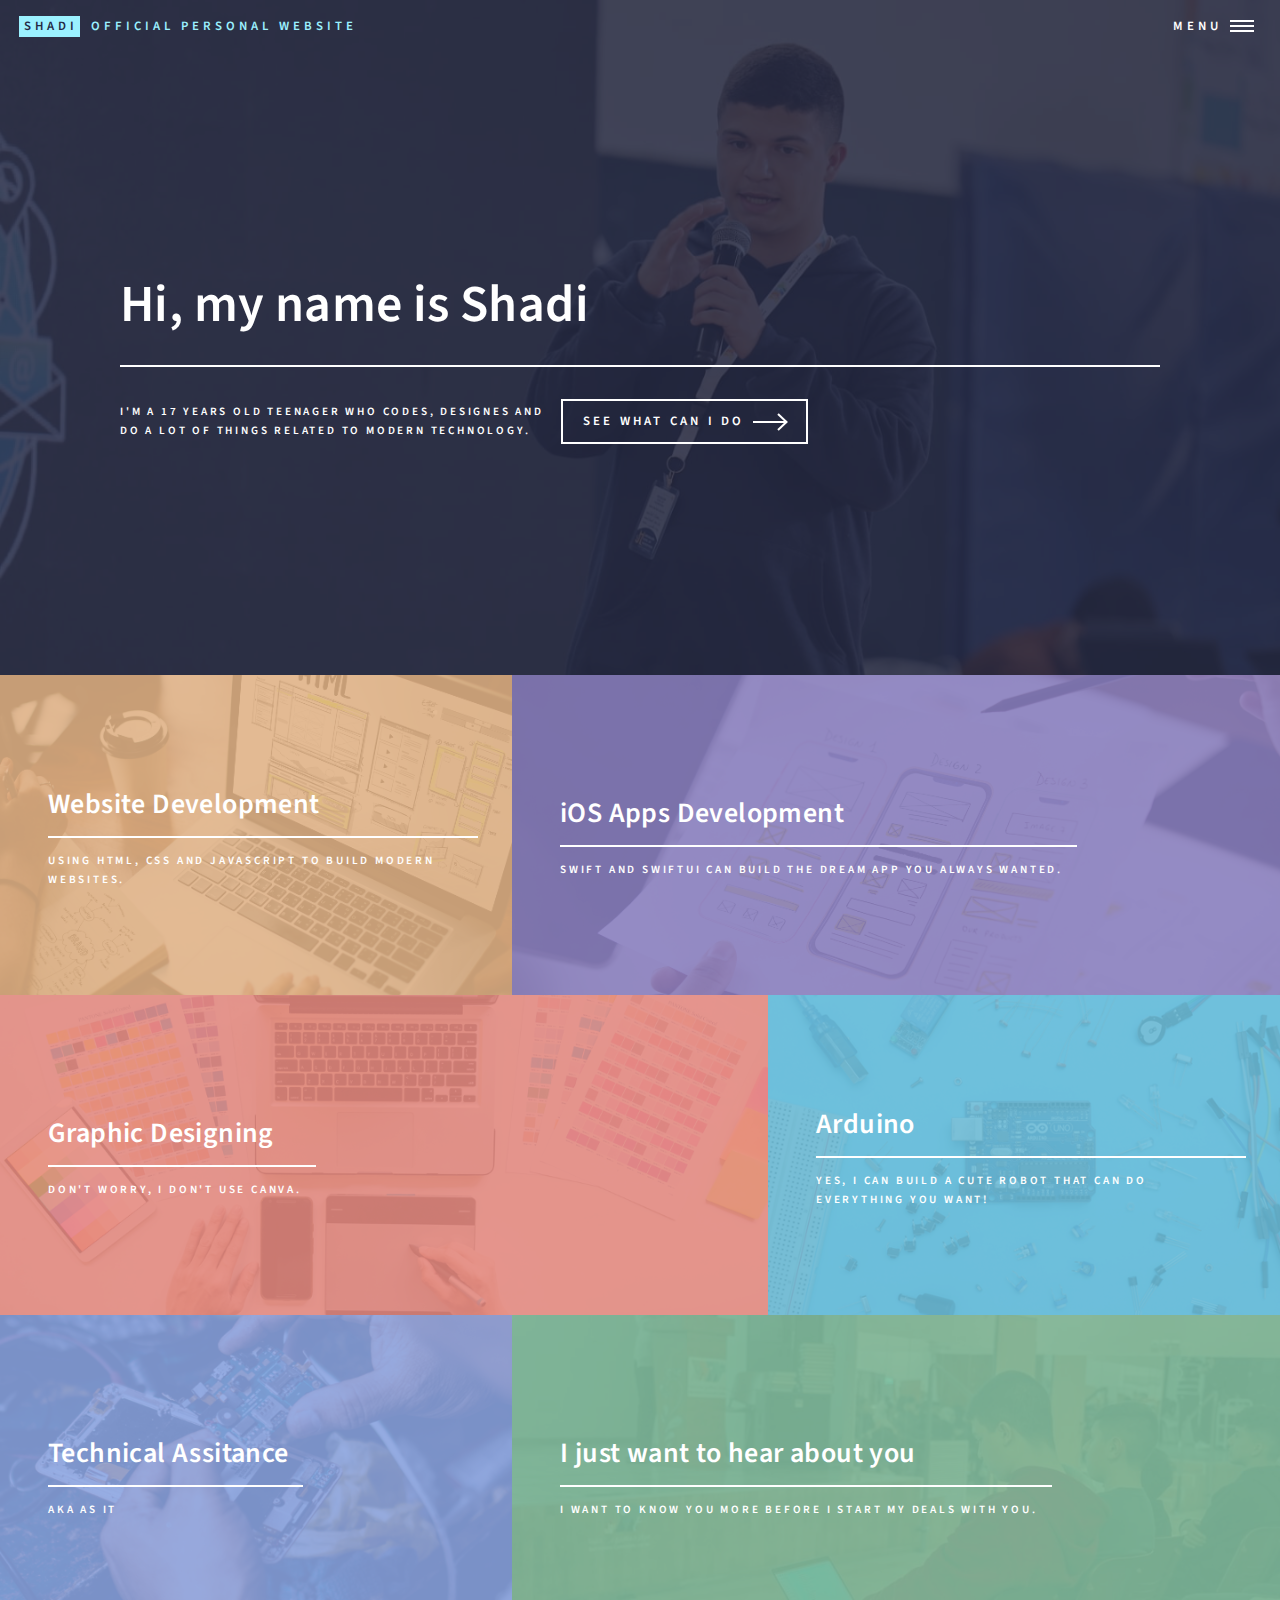
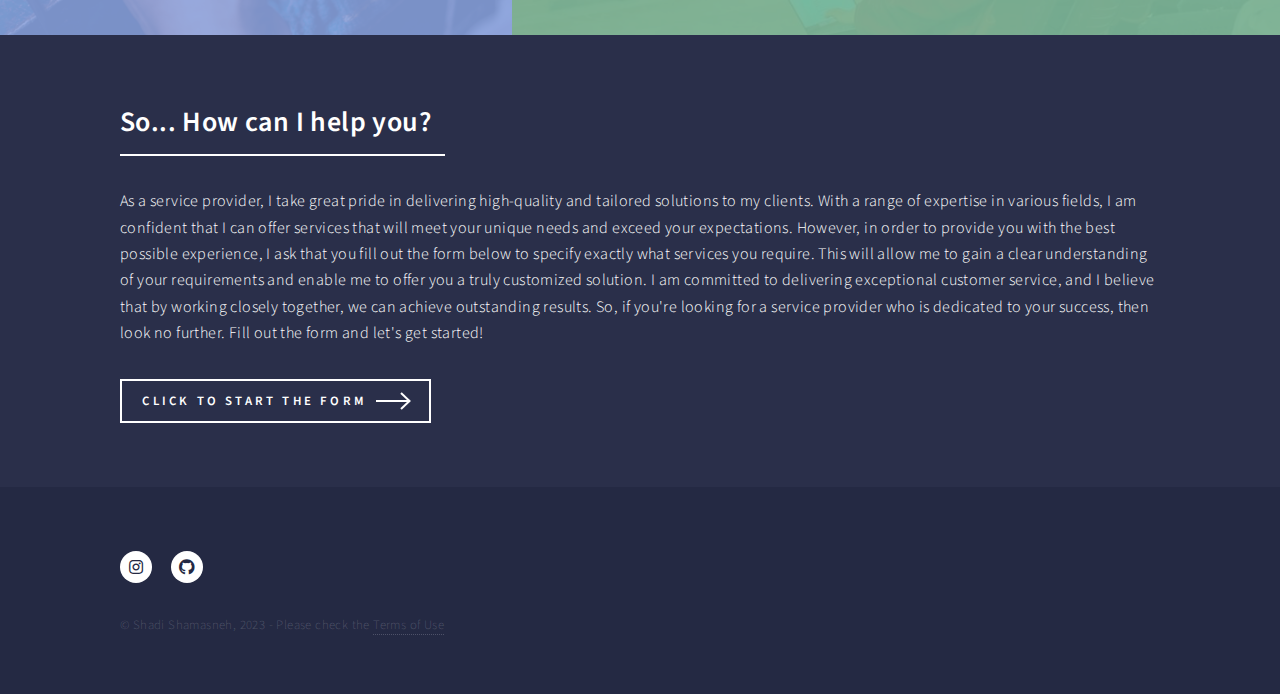
==== commit cc8774d2: "Add files via upload" ====
--- a/index.html
+++ b/index.html
@@ -24,6 +24,15 @@
 					<nav id="menu">
 						<ul class="links">
 							<li><a href="index.html">Home</a></li>
+							<li><a href="webdevelopment.html">Web Development</a></li>
+							<li><a href="iosapps.html">iOS App Development</a></li>
+							<li><a href="graphicdesign.html">Graphic Designing</a></li>
+							<li><a href="arduino.html">Arduino</a></li>
+							<li><a href="it.html">IT Support</a></li>
+							<li><a href="aboutme.html">About Me</a></li>
+						</ul>
+						<ul class="actions stacked">
+							<li><a href="https://ko-fi.com/realshadi" class="button primary fit">Support ME</a></li>
 						</ul>
 					</nav>
 
@@ -34,7 +43,7 @@
 								<h1>Hi, my name is Shadi</h1>
 							</header>
 							<div class="content">
-								<p>I'm a 17 years old teenager who codes, designes and<br/>do a lot of things related to modern technology.</p>
+								<p>I'm a 17 years old teenager who codes, designes and <br/>do a lot of things related to modern technology.</p>
 								<ul class="actions">
 									<li><a href="#one" class="button next scrolly">See what can I do</a></li>
 								</ul>
@@ -52,7 +61,7 @@
 										<img src="images/pic01.jpg" alt="" />
 									</span>
 									<header class="major">
-										<h3><a href="landing.html" class="link">Website Development</a></h3>
+										<h3><a href="webdevelopment.html" class="link">Website Development</a></h3>
 										<p>Using HTML, CSS and JavaScript to build modern websites.</p>
 									</header>
 								</article>
@@ -61,7 +70,7 @@
 										<img src="images/pic02.jpg" alt="" />
 									</span>
 									<header class="major">
-										<h3><a href="landing.html" class="link">iOS Apps Development</a></h3>
+										<h3><a href="iosapps.html" class="link">iOS Apps Development</a></h3>
 										<p>Swift and SwiftUI can build the dream app you always wanted.</p>
 									</header>
 								</article>
@@ -70,7 +79,7 @@
 										<img src="images/pic03.jpg" alt="" />
 									</span>
 									<header class="major">
-										<h3><a href="landing.html" class="link">Graphic Designing</a></h3>
+										<h3><a href="graphicdesign.html" class="link">Graphic Designing</a></h3>
 										<p>Don't worry, I don't use Canva.</p>
 									</header>
 								</article>
@@ -79,8 +88,26 @@
 										<img src="images/pic04.jpg" alt="" />
 									</span>
 									<header class="major">
-										<h3><a href="landing.html" class="link">Arduino</a></h3>
+										<h3><a href="arduino.html" class="link">Arduino</a></h3>
 										<p>Yes, I can build a cute robot that can do everything you want!</p>
+									</header>
+								</article>
+								<article>
+									<span class="image">
+										<img src="images/pic05.jpg" alt="" />
+									</span>
+									<header class="major">
+										<h3><a href="it.html" class="link">Technical Assitance</a></h3>
+										<p>aka as IT</p>
+									</header>
+								</article>
+								<article>
+									<span class="image">
+										<img src="images/pic06.jpg" alt="" />
+									</span>
+									<header class="major">
+										<h3><a href="aboutme.html" class="link">I just want to hear about you</a></h3>
+										<p>I want to know you more before I start my deals with you.</p>
 									</header>
 								</article>
 							</section>
@@ -91,62 +118,15 @@
 									<header class="major">
 										<h2>So... How can I help you?</h2>
 									</header>
-									<p>I can help you with a lot of things, under this paragraph you will find a for, please fill the form and provide what exactly do you want me to help you with.</p>
+									<p>As a service provider, I take great pride in delivering high-quality and tailored solutions to my clients. With a range of expertise in various fields, I am confident that I can offer services that will meet your unique needs and exceed your expectations. However, in order to provide you with the best possible experience, I ask that you fill out the form below to specify exactly what services you require. This will allow me to gain a clear understanding of your requirements and enable me to offer you a truly customized solution. I am committed to delivering exceptional customer service, and I believe that by working closely together, we can achieve outstanding results. So, if you're looking for a service provider who is dedicated to your success, then look no further. Fill out the form and let's get started!</p>
+									<ul class="actions">
+										<li><a href="https://form.jotform.com/231042894899066" class="button next scrolly">Click to Start the form</a></li>
+									</ul>
 								</div>
 							</section>
 
 					</div>
-
-				<!-- Contact -->
-					<section id="contact">
-						<div class="inner">
-							<section>
-								<form method="post" action="#">
-									<div class="fields">
-										<div class="field half">
-											<label for="name">Name</label>
-											<input type="text" name="name" id="name" />
-										</div>
-										<div class="field half">
-											<label for="email">Email</label>
-											<input type="text" name="email" id="email" />
-										</div>
-										<div class="field">
-											<label for="message">Message</label>
-											<textarea name="message" id="message" rows="6"></textarea>
-										</div>
-									</div>
-									<ul class="actions">
-										<li><input type="submit" value="Send Message" class="primary" /></li>
-										<li><input type="reset" value="Clear" /></li>
-									</ul>
-								</form>
-							</section>
-							<section class="split">
-								<section>
-									<div class="contact-method">
-										<span class="icon solid alt fa-envelope"></span>
-										<h3>Email</h3>
-										<a href="mailto:shadicraft@gmail.com">shadicraft5@gmail.com</a>
-									</div>
-								</section>
-								<section>
-									<div class="contact-method">
-										<span class="icon solid alt fa-phone"></span>
-										<h3>Phone</h3>
-										<span>Israel - 0526992394</span>
-									</div>
-								</section>
-								<section>
-									<div class="contact-method">
-										<span class="icon solid alt fa-home"></span>
-										<h3>Address</h3>
-										<span>Beith Hanina, Jerusalem<br/>בית חנינא, מזרח ירושלים</span>
-									</div>
-								</section>
-							</section>
-						</div>
-					</section>
+					
 
 				<!-- Footer -->
 					<footer id="footer">
@@ -156,7 +136,7 @@
 								<li><a href="https://github.com/realShadi" class="icon brands alt fa-github"><span class="label">GitHub</span></a></li>
 							</ul>
 							<ul class="copyright">
-								<li>&copy; Shadi Shamasneh, 2023</li>
+								<li>&copy; Shadi Shamasneh, 2023 - Please check the <a href="termsofuse.html">Terms of Use</a></li>
 							</ul>
 						</div>
 					</footer>
--- a/assets/css/main.css
+++ b/assets/css/main.css
@@ -6,6 +6,10 @@
 	html5up.net | @ajlkn
 	Free for personal and commercial use under the CCA 3.0 license (html5up.net/license)
 */
+
+video {
+	width: 100%;
+}
 
 html, body, div, span, applet, object,
 iframe, h1, h2, h3, h4, h5, h6, p, blockquote,
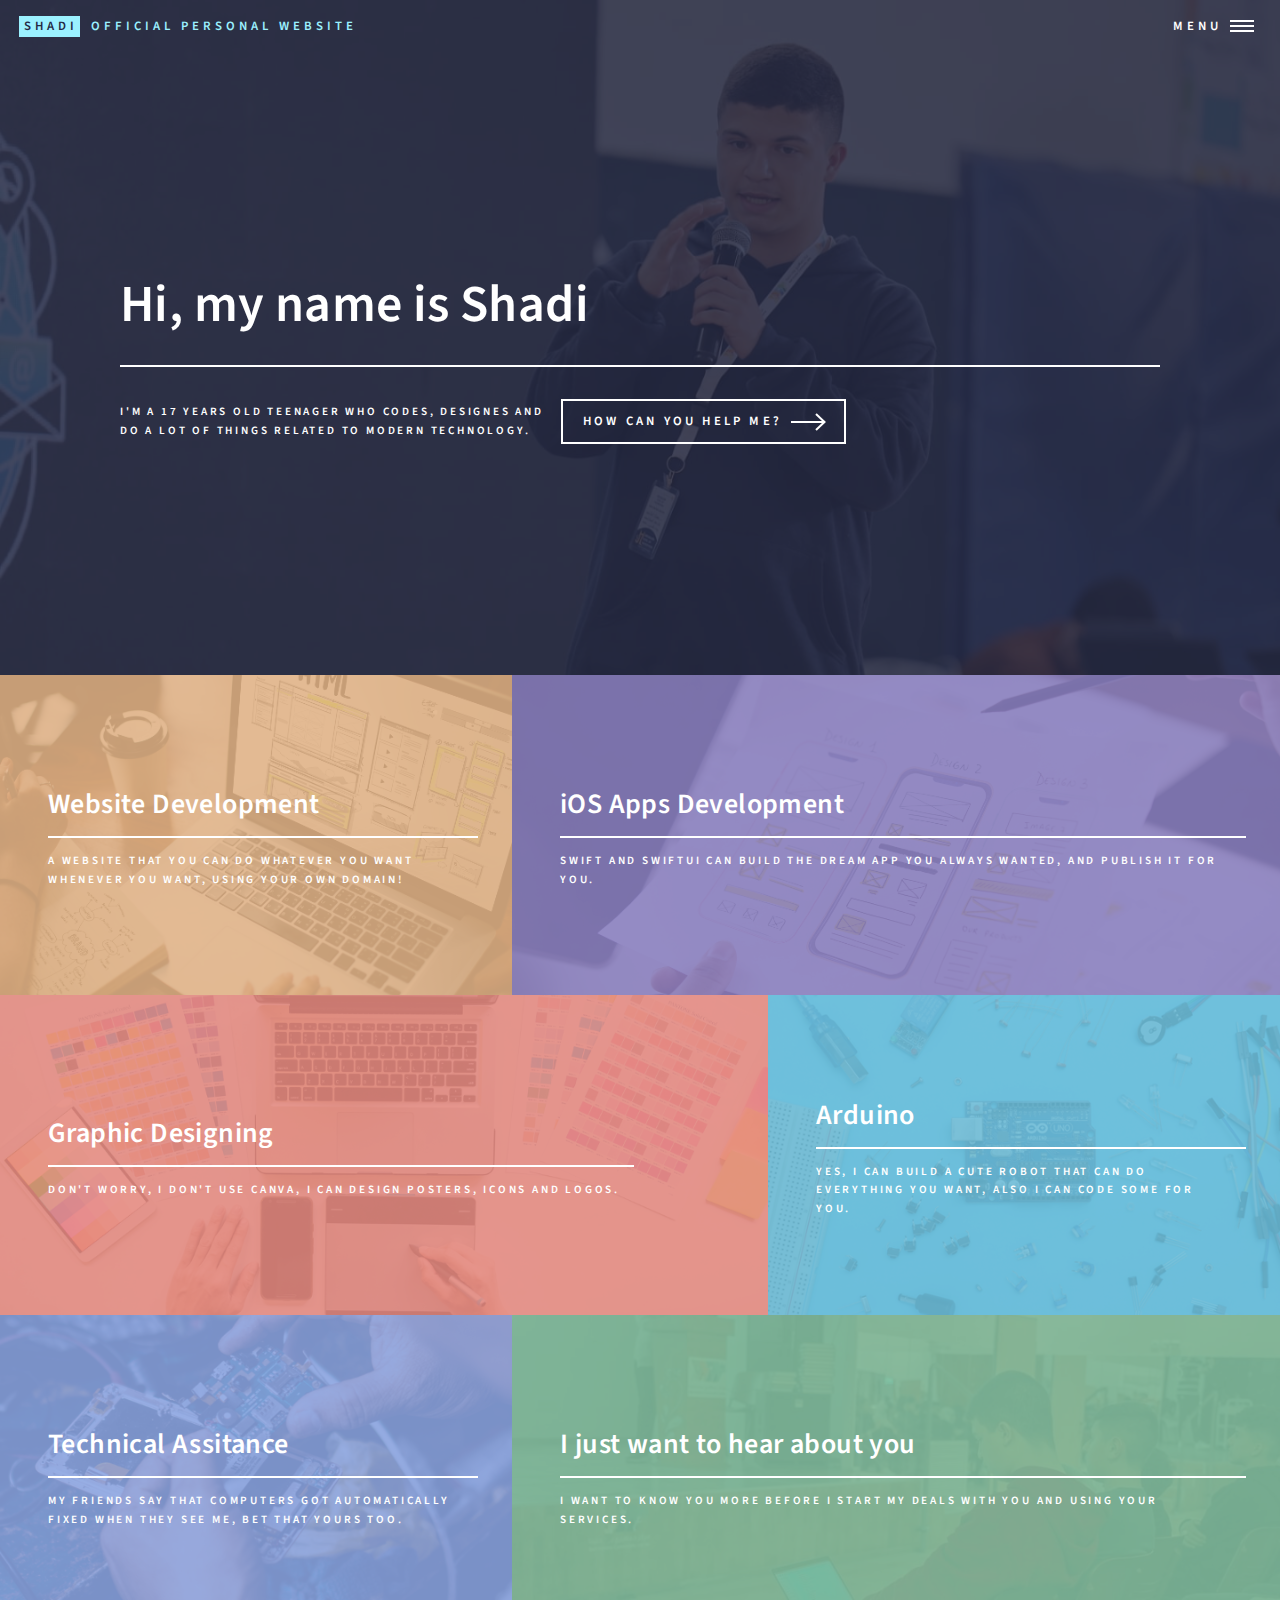
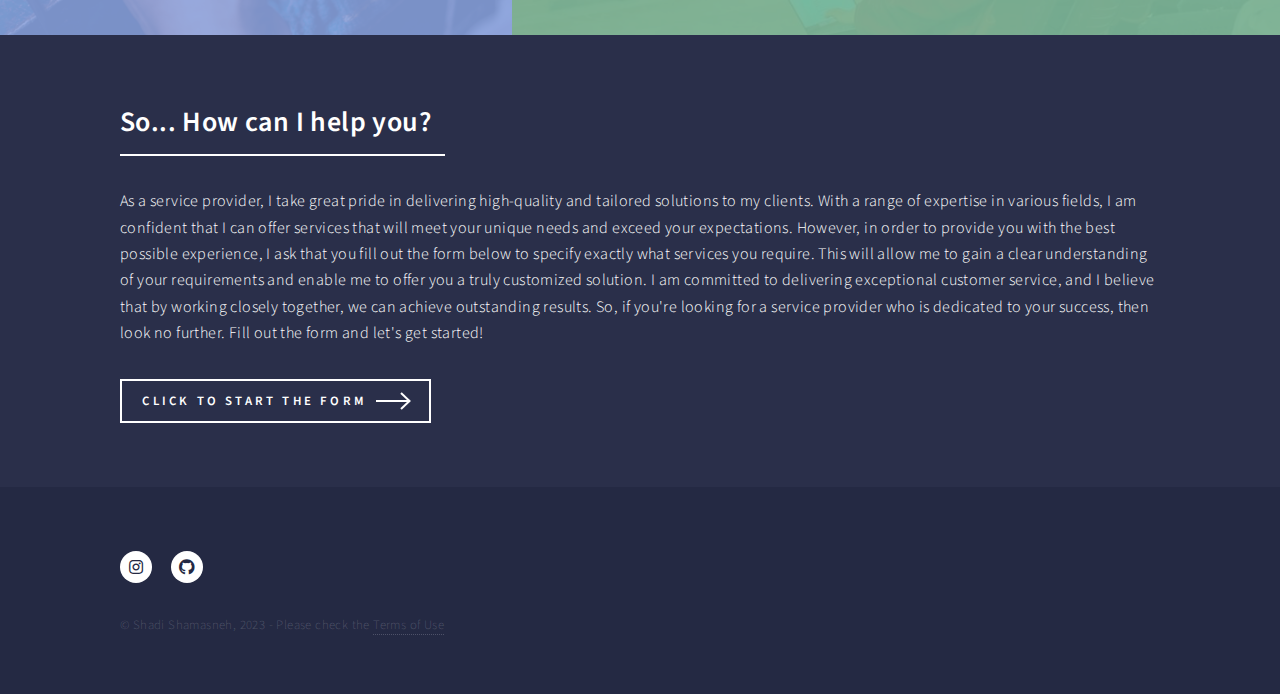
==== commit bdc7c61d: "Update index.html" ====
--- a/index.html
+++ b/index.html
@@ -45,7 +45,7 @@
 							<div class="content">
 								<p>I'm a 17 years old teenager who codes, designes and <br/>do a lot of things related to modern technology.</p>
 								<ul class="actions">
-									<li><a href="#one" class="button next scrolly">See what can I do</a></li>
+									<li><a href="#one" class="button next scrolly">How can you help me?</a></li>
 								</ul>
 							</div>
 						</div>
@@ -62,7 +62,7 @@
 									</span>
 									<header class="major">
 										<h3><a href="webdevelopment.html" class="link">Website Development</a></h3>
-										<p>Using HTML, CSS and JavaScript to build modern websites.</p>
+										<p>A website that you can do whatever you want whenever you want, using your own domain!</p>
 									</header>
 								</article>
 								<article>
@@ -71,7 +71,7 @@
 									</span>
 									<header class="major">
 										<h3><a href="iosapps.html" class="link">iOS Apps Development</a></h3>
-										<p>Swift and SwiftUI can build the dream app you always wanted.</p>
+										<p>Swift and SwiftUI can build the dream app you always wanted, and publish it for you.</p>
 									</header>
 								</article>
 								<article>
@@ -80,7 +80,7 @@
 									</span>
 									<header class="major">
 										<h3><a href="graphicdesign.html" class="link">Graphic Designing</a></h3>
-										<p>Don't worry, I don't use Canva.</p>
+										<p>Don't worry, I don't use Canva, I can design posters, icons and logos.</p>
 									</header>
 								</article>
 								<article>
@@ -89,7 +89,7 @@
 									</span>
 									<header class="major">
 										<h3><a href="arduino.html" class="link">Arduino</a></h3>
-										<p>Yes, I can build a cute robot that can do everything you want!</p>
+										<p>Yes, I can build a cute robot that can do everything you want, also I can code some for you.</p>
 									</header>
 								</article>
 								<article>
@@ -98,7 +98,7 @@
 									</span>
 									<header class="major">
 										<h3><a href="it.html" class="link">Technical Assitance</a></h3>
-										<p>aka as IT</p>
+										<p>My friends say that computers got automatically fixed when they see me, bet that yours too.</p>
 									</header>
 								</article>
 								<article>
@@ -107,7 +107,7 @@
 									</span>
 									<header class="major">
 										<h3><a href="aboutme.html" class="link">I just want to hear about you</a></h3>
-										<p>I want to know you more before I start my deals with you.</p>
+										<p>I want to know you more before I start my deals with you and using your services.</p>
 									</header>
 								</article>
 							</section>
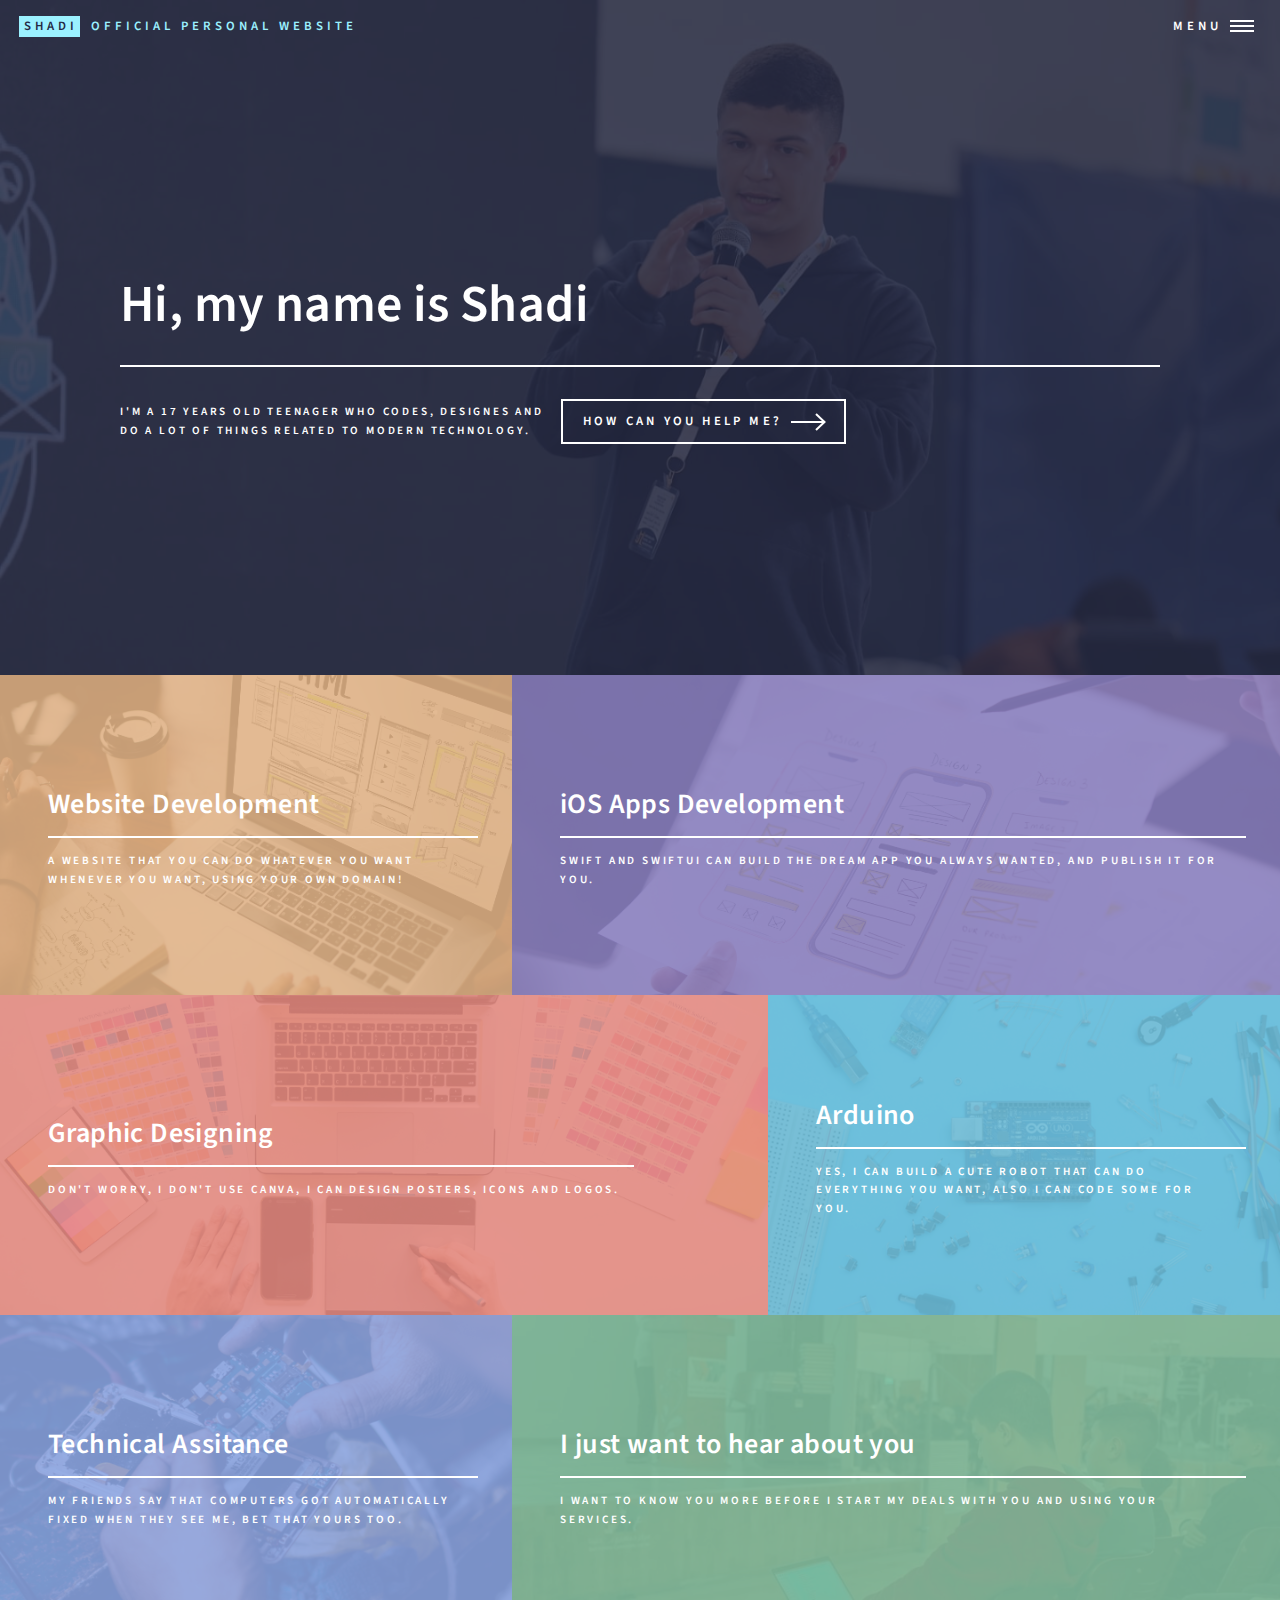
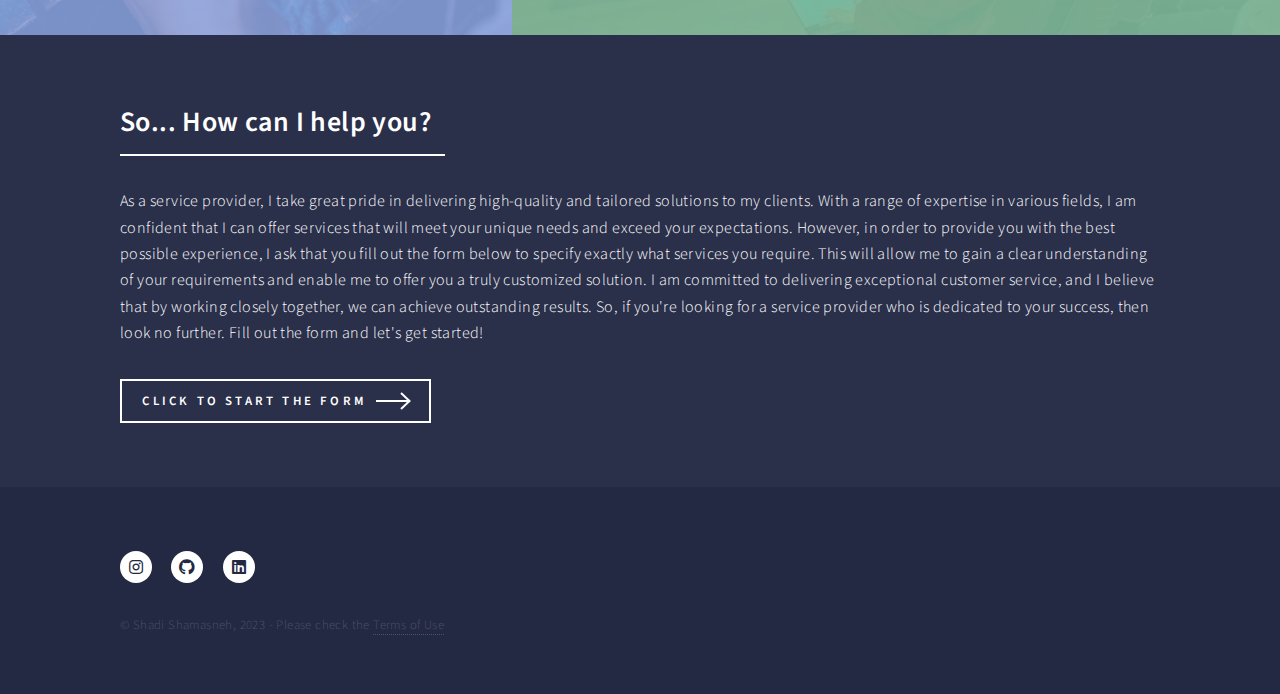
==== commit 78e08f44: "Commit Changes" ====
--- a/index.html
+++ b/index.html
@@ -134,6 +134,7 @@
 							<ul class="icons">
 								<li><a href="https://www.instagram.com/_realshadi/" class="icon brands alt fa-instagram"><span class="label">Instagram</span></a></li>
 								<li><a href="https://github.com/realShadi" class="icon brands alt fa-github"><span class="label">GitHub</span></a></li>
+								<li><a href="https://www.linkedin.com/in/shadi-shamasneh-6897b8279" class="icon brands alt fa-linkedin"><span class="label">LinkedIn</span></a></li>
 							</ul>
 							<ul class="copyright">
 								<li>&copy; Shadi Shamasneh, 2023 - Please check the <a href="termsofuse.html">Terms of Use</a></li>
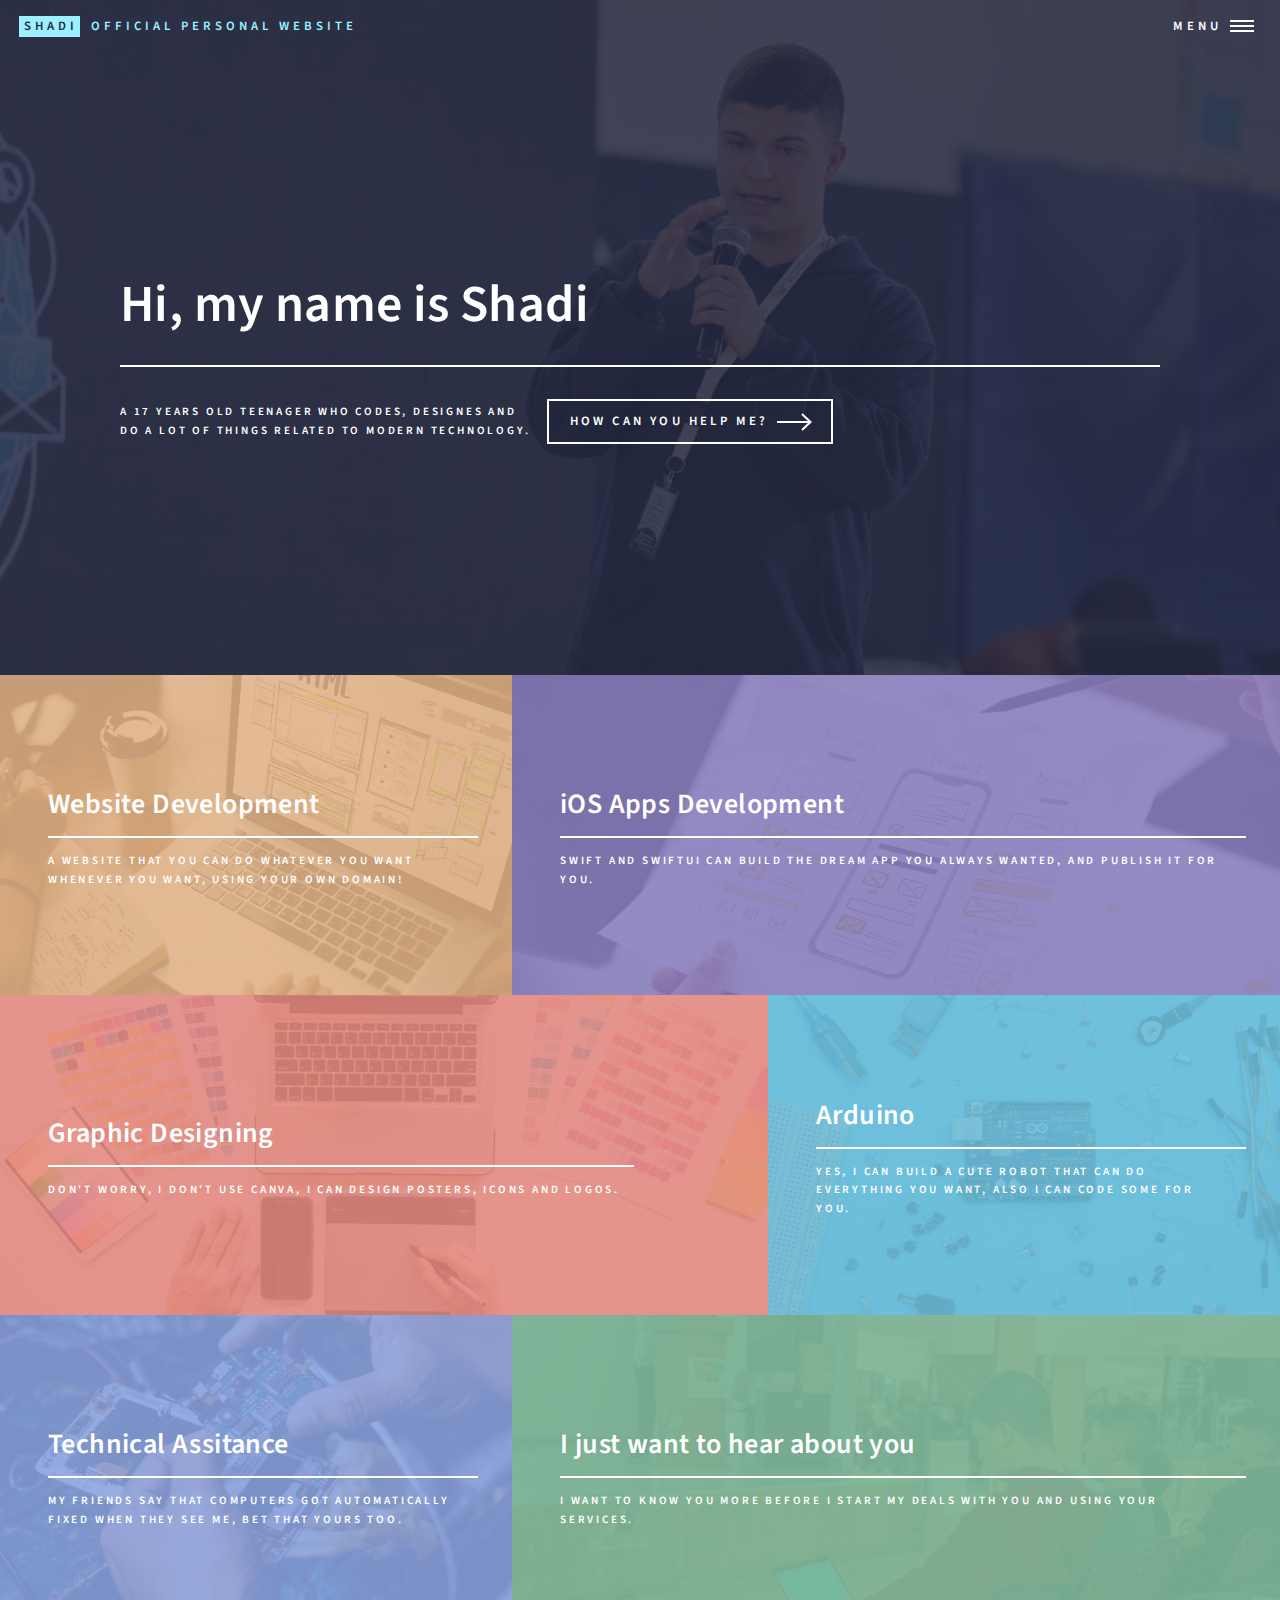
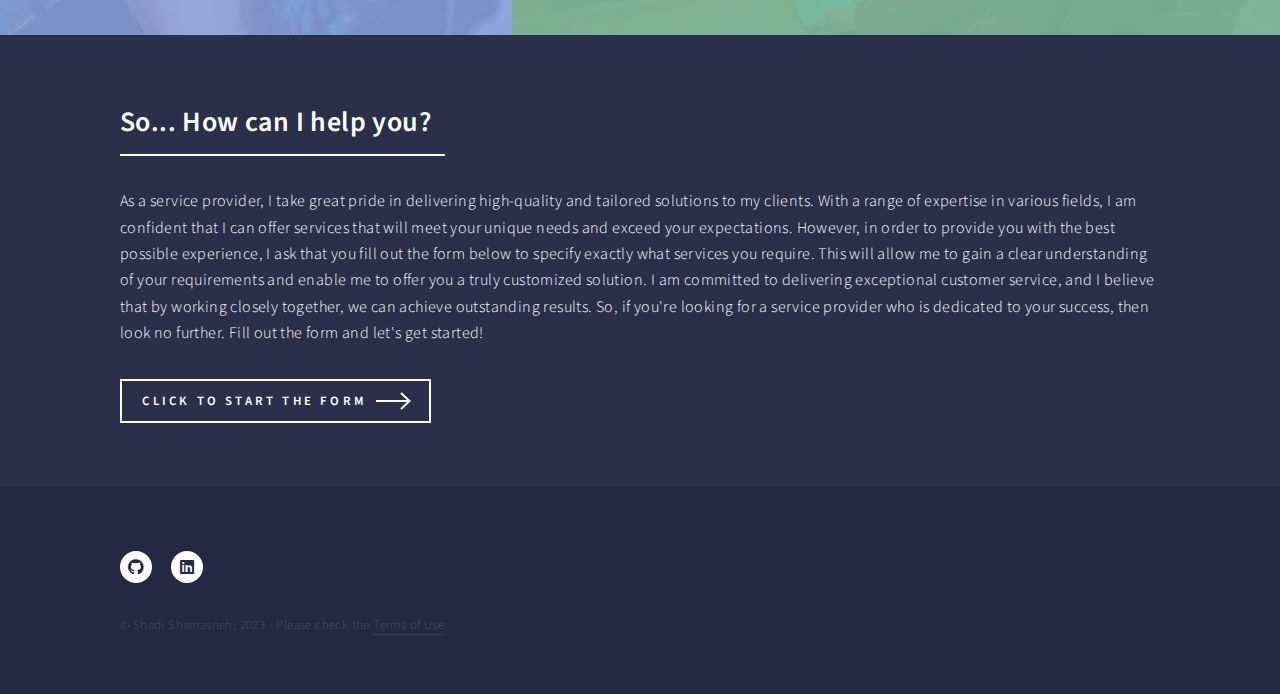
==== commit 2f47e85b: "Commit Changes" ====
--- a/index.html
+++ b/index.html
@@ -1,7 +1,7 @@
 <!DOCTYPE HTML>
 <html>
 	<head>
-		<title>Shadi - Official Website</title>
+		<title>Shadi - Official Personal Website</title>
 		<meta charset="utf-8" />
 		<meta name="viewport" content="width=device-width, initial-scale=1, user-scalable=no" />
 		<link rel="stylesheet" href="assets/css/main.css" />
@@ -43,7 +43,7 @@
 								<h1>Hi, my name is Shadi</h1>
 							</header>
 							<div class="content">
-								<p>I'm a 17 years old teenager who codes, designes and <br/>do a lot of things related to modern technology.</p>
+								<p>A 17 years old teenager who codes, designes and <br/>do a lot of things related to modern technology.</p>
 								<ul class="actions">
 									<li><a href="#one" class="button next scrolly">How can you help me?</a></li>
 								</ul>
@@ -132,7 +132,6 @@
 					<footer id="footer">
 						<div class="inner">
 							<ul class="icons">
-								<li><a href="https://www.instagram.com/_realshadi/" class="icon brands alt fa-instagram"><span class="label">Instagram</span></a></li>
 								<li><a href="https://github.com/realShadi" class="icon brands alt fa-github"><span class="label">GitHub</span></a></li>
 								<li><a href="https://www.linkedin.com/in/shadi-shamasneh-6897b8279" class="icon brands alt fa-linkedin"><span class="label">LinkedIn</span></a></li>
 							</ul>
